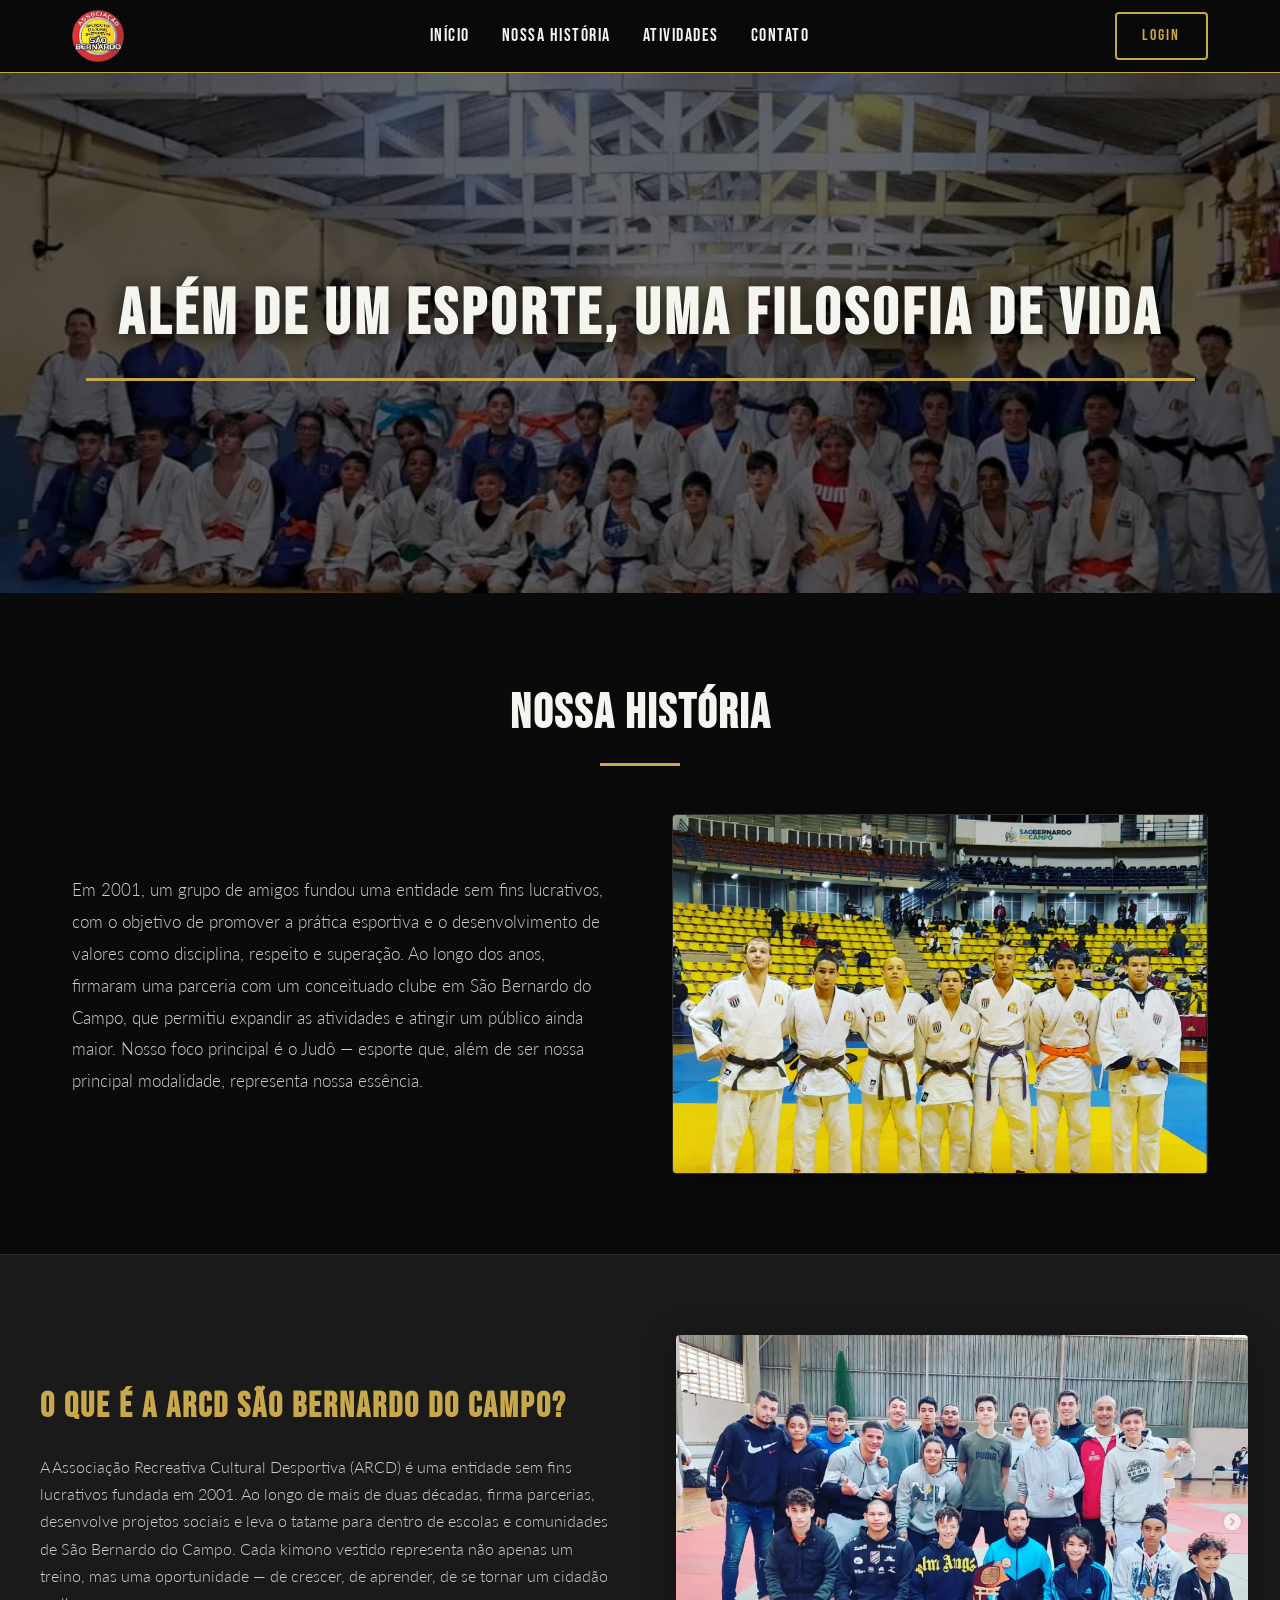
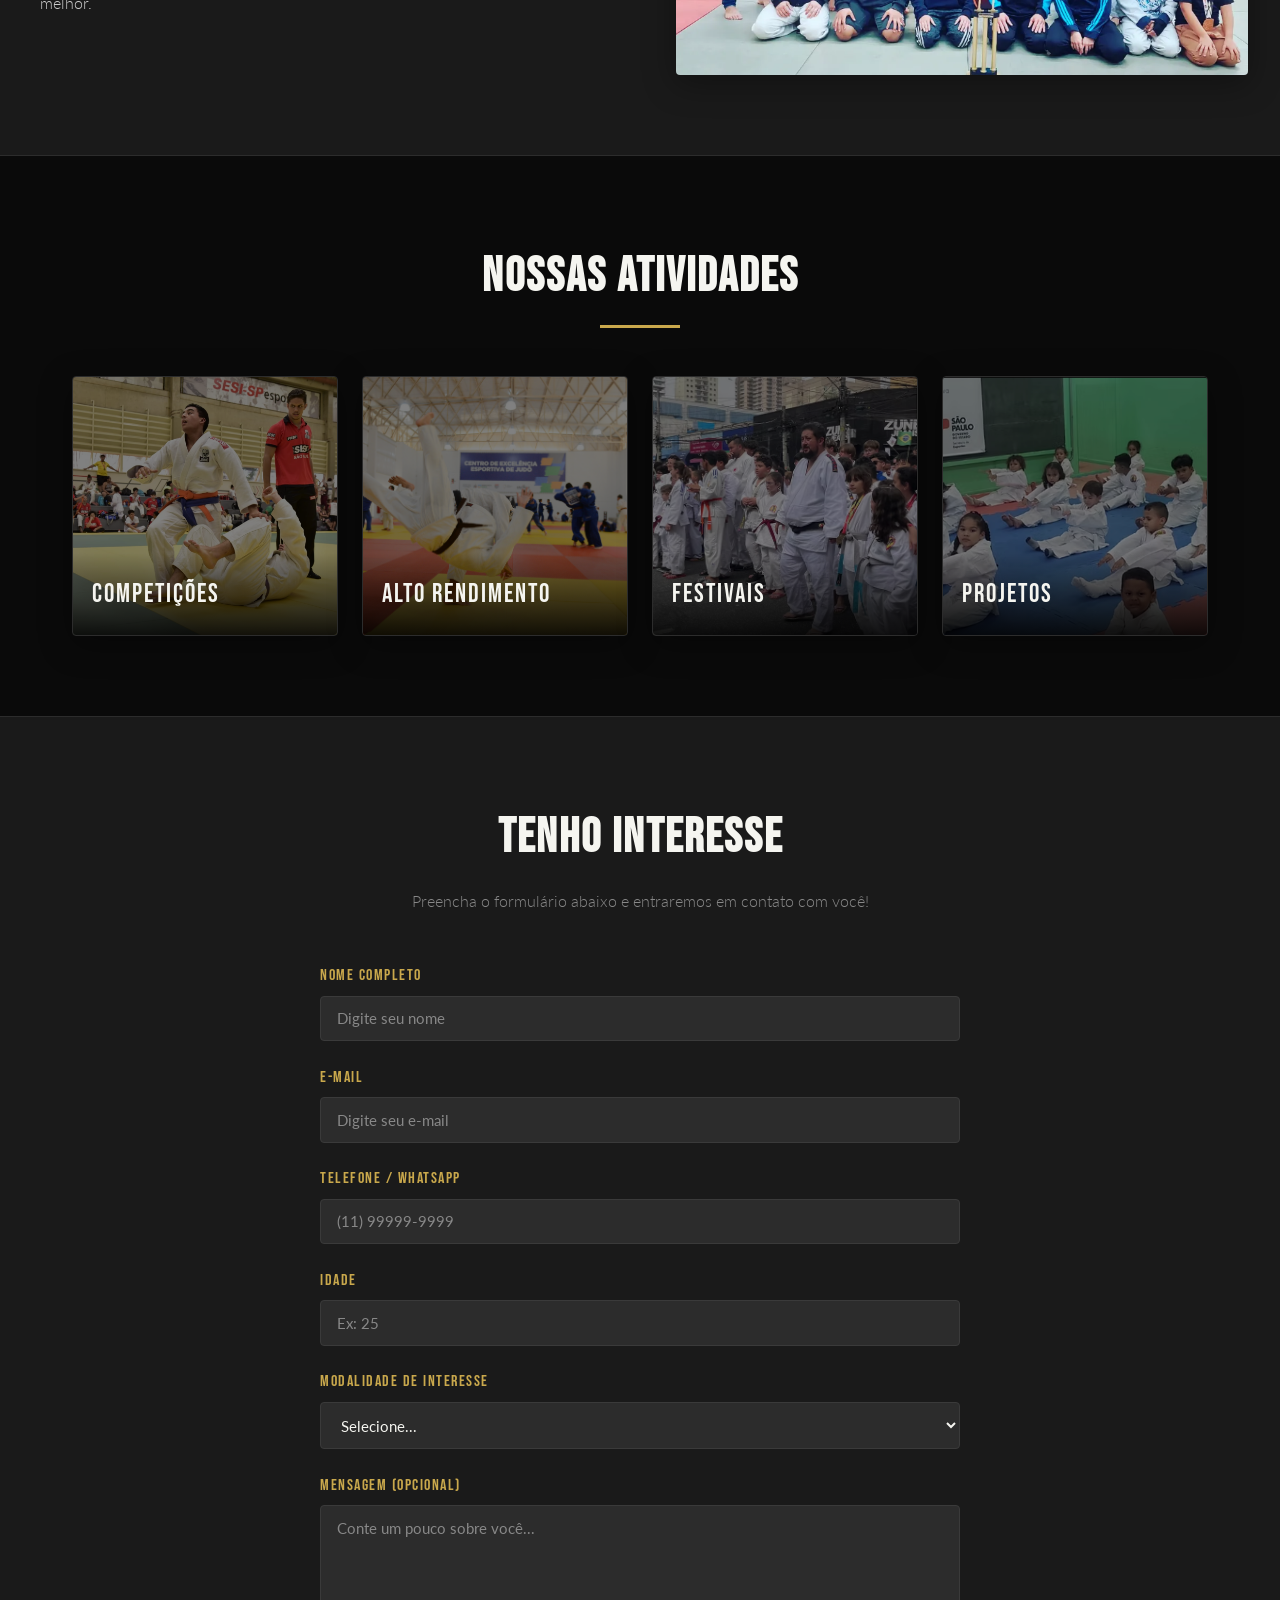
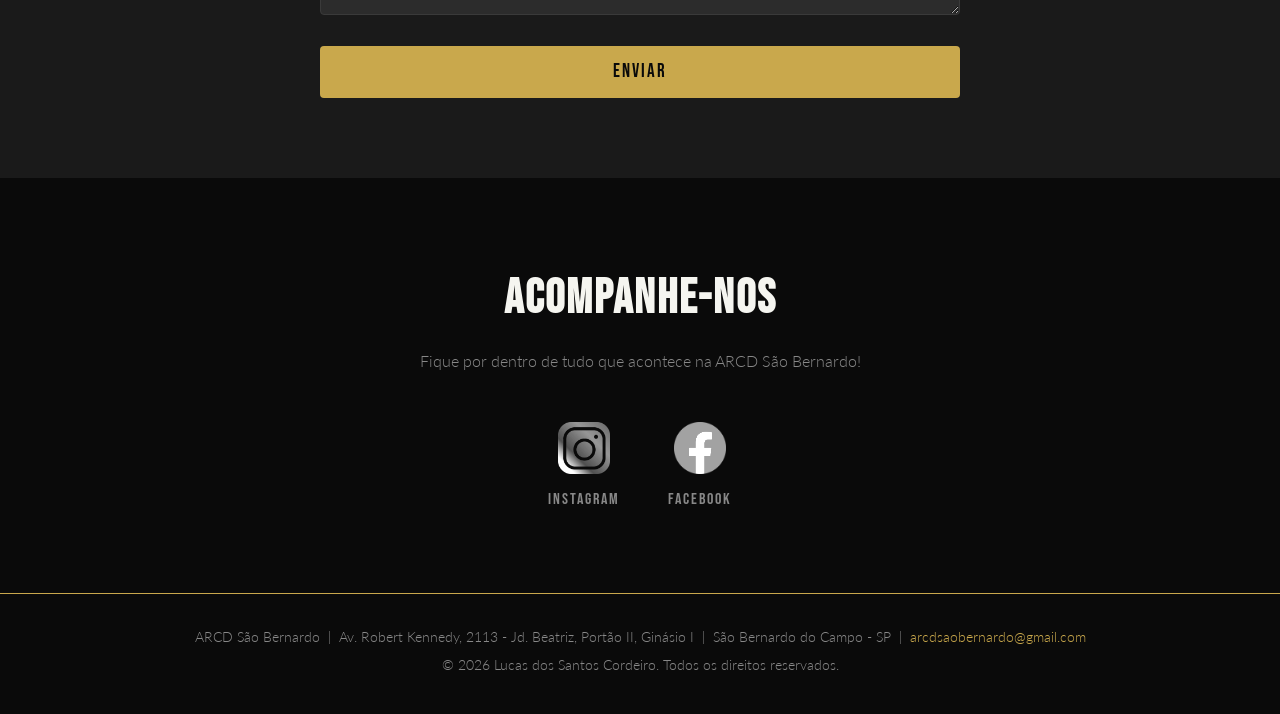
==== web-data-viz-main/public/index.html @ d5290300 "Adicionando logo da aba" ====
<!doctype html>
<html lang="pt-BR">
  <head>
    <meta charset="UTF-8" />
    <meta name="viewport" content="width=device-width, initial-scale=1.0" />
    <title>ARCD | Página inicial</title>
    <link rel="stylesheet" href="../public/css/estilo.css" />
    <link rel="shortcut icon" href="./img/logoARCD.png" type="image/x-icon">

  </head>
  <body>

    <div class="background-header">

      <header>
        <div class="logo">
          <a href="./index.html">
            <img src="./img/logoARCD.png" alt="Logo ARCD" />
          </a>
        </div>

        <nav>
          <ul class="ul">
            <li><a href="#nossa-historia">Início</a></li>
            <li><a href="#nossa-historia">Nossa História</a></li>
            <li><a href="#atividades">Atividades</a></li>
            <li><a href="#formulario">Contato</a></li>
          </ul>
        </nav>

        <a class="btn-gradiente" href="./Página de login/login.html">Login</a>
      </header>

    </div>

    <section class="banner">
      <h2>Além de um esporte, uma filosofia de vida</h2>
      <img src="./img/turmaCREC.jpeg" alt="Banner principal" />
    </section>

    <section id="nossa-historia">
      <h2>Nossa História</h2>

      <div class="nossa-historia">

        <div class="historia-texto">
          <p>
            Em 2001, um grupo de amigos fundou uma entidade sem fins lucrativos,
            com o objetivo de promover a prática esportiva e o desenvolvimento
            de valores como disciplina, respeito e superação. Ao longo dos anos,
            firmaram uma parceria com um conceituado clube em São Bernardo do Campo,
            que permitiu expandir as atividades e atingir um público ainda maior.
            Nosso foco principal é o Judô — esporte que, além de ser nossa principal
            modalidade, representa nossa essência.
          </p>
        </div>

        <div class="historia-imagem">
          <img src="./img/Torneio Budokan.png" alt="Torneio Budokan" />
        </div>

      </div>
    </section>

    <section class="sobreCREC">

      <div class="textoCREC">
        <h2>O que é a ARCD São Bernardo do Campo?</h2>
        <p>
          A Associação Recreativa Cultural Desportiva (ARCD) é uma entidade sem fins
          lucrativos fundada em 2001. Ao longo de mais de duas décadas, firma parcerias,
          desenvolve projetos sociais e leva o tatame para dentro de escolas e comunidades
          de São Bernardo do Campo. Cada kimono vestido representa não apenas um treino,
          mas uma oportunidade — de crescer, de aprender, de se tornar um cidadão melhor.
        </p>
      </div>

      <div class="imgCREC">
        <img src="./img/institutoHungaro.png" alt="ARCD São Bernardo" />
      </div>

    </section>

    <section id="atividades">
      <h2>Nossas Atividades</h2>

      <div class="cards-atividades">

        <a href="./competicoes.html" class="card">
          <img src="./img/Liga sesi SUB 18.jpg" alt="Competições" />
          <span>Competições</span>
        </a>

        <a href="./alto-rendimento.html" class="card">
          <img src="./img/treinoCesao.jpg" alt="Alto Rendimento" />
          <span>Alto Rendimento</span>
        </a>

        <a href="./festivais.html" class="card">
          <img src="./img/passeataMarechal.png" alt="Festivais" />
          <span>Festivais</span>
        </a>

        <a href="./projetos.html" class="card">
          <img src="./img/projetos.png" alt="Projetos" />
          <span>Projetos</span>
        </a>

      </div>
    </section>

    <section id="formulario">
      <h2>Tenho Interesse</h2>
      <p>Preencha o formulário abaixo e entraremos em contato com você!</p>

      <form action="" method="POST">

        <div class="campo">
          <label for="nome">Nome completo</label>
          <input type="text" id="nome" name="nome" placeholder="Digite seu nome" required />
        </div>

        <div class="campo">
          <label for="email">E-mail</label>
          <input type="email" id="email" name="email" placeholder="Digite seu e-mail" required />
        </div>

        <div class="campo">
          <label for="telefone">Telefone / WhatsApp</label>
          <input type="tel" id="telefone" name="telefone" placeholder="(11) 99999-9999" />
        </div>

        <div class="campo">
          <label for="idade">Idade</label>
          <input type="number" id="idade" name="idade" placeholder="Ex: 25" min="4" max="99" />
        </div>

        <div class="campo">
          <label for="modalidade">Modalidade de interesse</label>
          <select id="modalidade" name="modalidade">
            <option value="">Selecione...</option>
            <option value="iniciacao">Iniciação ao Judô</option>
            <option value="competicao">Judô Competição</option>
            <option value="alto-rendimento">Alto Rendimento</option>
          </select>
        </div>

        <div class="campo">
          <label for="mensagem">Mensagem (opcional)</label>
          <textarea id="mensagem" name="mensagem" placeholder="Conte um pouco sobre você..." rows="4"></textarea>
        </div>

        <button type="submit">Enviar</button>

      </form>
    </section>

    <section id="acompanhe">
      <h2>Acompanhe-nos</h2>
      <p>Fique por dentro de tudo que acontece na ARCD São Bernardo!</p>

      <div class="redes-sociais">

        <a href="https://www.instagram.com/judo_saobernardo/" target="_blank" class="rede">
          <img src="./img/instagram.png" alt="Instagram" />
          <span>Instagram</span>  
        </a>

        <a href="https://www.facebook.com/CRECVlMarlene" target="_blank" class="rede">
          <img src="./img/facebook-13.png" alt="Facebook" />
          <span>Facebook</span>
        </a>


      </div>
    </section>

    <footer>
      <p>
        ARCD São Bernardo &nbsp;|&nbsp;
        Av. Robert Kennedy, 2113 - Jd. Beatriz, Portão II, Ginásio I &nbsp;|&nbsp;
        São Bernardo do Campo - SP &nbsp;|&nbsp;
        <a href="mailto:arcdsaobernardo@gmail.com">arcdsaobernardo@gmail.com</a>
      </p>
      <p>&copy; 2026 Lucas dos Santos Cordeiro. Todos os direitos reservados.</p>
    </footer>

  </body>
</html>
---- web-data-viz-main/public/css/estilo.css ----
@import url('https://fonts.googleapis.com/css2?family=Bebas+Neue&family=Lato:wght@300;400;700&display=swap');


:root {
  --preto:    #0a0a0a;
  --preto-md: #1a1a1a;
  --preto-lt: #2c2c2c;
  --dourado:  #c9a84c;
  --dourado-lt: #e0c068;
  --branco:   #f5f5f0;
  --cinza:    #888888;
  --cinza-lt: #eeeeea;

  --fonte-titulo: 'Bebas Neue', sans-serif;
  --fonte-texto:  'Lato', sans-serif;

  --raio: 4px;
  --sombra: 0 8px 32px rgba(0,0,0,0.35);
  --transicao: 0.3s ease;
}


*, *::before, *::after {
  margin: 0;
  padding: 0;
  box-sizing: border-box;
}

html {
  scroll-behavior: smooth;
}

body {
  background-color: var(--preto);
  color: var(--branco);
  font-family: var(--fonte-texto);
  font-size: 16px;
  line-height: 1.7;
}

img {
  display: block;
  max-width: 100%;
}

a {
  text-decoration: none;
  color: inherit;
}

ul {
  list-style: none;
}

h2 {
  font-family: var(--fonte-titulo);
  font-size: 3rem;
  letter-spacing: 2px;
  color: var(--branco);
  margin-bottom: 1.5rem;
}

h1 {
  font-family: var(--fonte-titulo);
  font-size: 2.4rem;
  letter-spacing: 2px;
  color: var(--dourado);
  margin-bottom: 1rem;
}

p {
  color: #cccccc;
  font-weight: 300;
  font-size: 1rem;
  margin-bottom: 1rem;
}


.background-header {
  position: sticky;
  top: 0;
  z-index: 999;
  background-color: rgba(10, 10, 10, 0.95);
  backdrop-filter: blur(10px);
  border-bottom: 1px solid var(--dourado);
}

header {
  max-width: 1200px;
  margin: 0 auto;
  padding: 0 2rem;
  height: 72px;
  display: flex;
  align-items: center;
  justify-content: space-between;
  gap: 2rem;
}

.logo img {
  height: 52px;
  width: auto;
  transition: opacity var(--transicao);
}

.logo img:hover {
  opacity: 0.8;
}

nav ul.ul {
  display: flex;
  gap: 2rem;
}

nav ul.ul li a {
  font-family: var(--fonte-titulo);
  font-size: 1.1rem;
  letter-spacing: 1.5px;
  color: var(--branco);
  position: relative;
  padding-bottom: 4px;
  transition: color var(--transicao);
}
nav ul.ul li a::after {
  content: '';
  position: absolute;
  bottom: 0;
  left: 0;
  width: 0;
  height: 2px;
  background: var(--dourado);
  transition: width var(--transicao);
}

nav ul.ul li a:hover {
  color: var(--dourado);
}

nav ul.ul li a:hover::after {
  width: 100%;
}
.btn-gradiente {
  font-family: var(--fonte-titulo);
  font-size: 1rem;
  letter-spacing: 2px;
  padding: 0.5rem 1.6rem;
  border: 2px solid var(--dourado);
  color: var(--dourado);
  border-radius: var(--raio);
  transition: background var(--transicao), color var(--transicao);
  white-space: nowrap;
}

.btn-gradiente:hover {
  background: var(--dourado);
  color: var(--preto);
}

.banner {
  position: relative;
  width: 100%;
  height: 520px;
  overflow: hidden;
  display: flex;
  align-items: center;
  justify-content: center;
}

.banner img {
  position: absolute;
  inset: 0;
  width: 100%;
  height: 100%;
  object-fit: cover;
  object-position: center;
  filter: brightness(0.4);
}

.banner h2 {
  position: relative;
  z-index: 2;
  font-family: var(--fonte-titulo);
  font-size: clamp(2rem, 5vw, 4.5rem);
  letter-spacing: 4px;
  color: var(--branco);
  text-align: center;
  padding: 0 2rem;
  text-shadow: 0 2px 20px rgba(0,0,0,0.8);


  border-bottom: 3px solid var(--dourado);
  padding-bottom: 0.5rem;
}


#nossa-historia {
  max-width: 1200px;
  margin: 0 auto;
  padding: 5rem 2rem;
}

#nossa-historia h2 {
  text-align: center;
  margin-bottom: 3rem;
  position: relative;
}

#nossa-historia h2::after {
  content: '';
  display: block;
  width: 80px;
  height: 3px;
  background: var(--dourado);
  margin: 0.5rem auto 0;
}

.nossa-historia {
  display: flex;
  gap: 4rem;
  align-items: center;
}

.historia-texto {
  flex: 1;
}

.historia-texto p {
  font-size: 1.05rem;
  line-height: 1.9;
}

.historia-imagem {
  flex: 1;
}

.historia-imagem img {
  width: 100%;
  height: 360px;
  object-fit: cover;
  border-radius: var(--raio);
  box-shadow: var(--sombra);
  border: 1px solid var(--preto-lt);
  transition: transform var(--transicao);
}

.historia-imagem img:hover {
  transform: scale(1.02);
}


.sobreCREC {
  background-color: var(--preto-md);
  border-top: 1px solid var(--preto-lt);
  border-bottom: 1px solid var(--preto-lt);
  padding: 5rem 2rem;

  display: flex;
  gap: 4rem;
  align-items: center;
  max-width: 100%;
}

.textoCREC {
  flex: 1;
  max-width: 1200px;
  margin: 0 auto;
  padding-left: calc((100% - 1200px) / 2);
}

.textoCREC h2 {
  font-size: 2.2rem;
  color: var(--dourado);
  margin-bottom: 1rem;
}

.imgCREC {
  flex: 1;
}

.imgCREC img {
  width: 100%;
  height: 340px;
  object-fit: cover;
  border-radius: var(--raio);
  box-shadow: var(--sombra);
}


#atividades {
  padding: 5rem 2rem;
  max-width: 1200px;
  margin: 0 auto;
}

#atividades h2 {
  text-align: center;
  margin-bottom: 3rem;
  position: relative;
}

#atividades h2::after {
  content: '';
  display: block;
  width: 80px;
  height: 3px;
  background: var(--dourado);
  margin: 0.5rem auto 0;
}

.cards-atividades {
  display: grid;
  grid-template-columns: repeat(4, 1fr);
  gap: 1.5rem;
}

.card {
  position: relative;
  overflow: hidden;
  border-radius: var(--raio);
  height: 260px;
  display: block;
  box-shadow: var(--sombra);
  border: 1px solid var(--preto-lt);
}

.card img {
  width: 100%;
  height: 100%;
  object-fit: cover;
  transition: transform 0.5s ease;
  filter: brightness(0.5);
}

.card:hover img {
  transform: scale(1.08);
  filter: brightness(0.35);
}


.card span {
  position: absolute;
  bottom: 0;
  left: 0;
  right: 0;
  padding: 1.2rem;
  font-family: var(--fonte-titulo);
  font-size: 1.6rem;
  letter-spacing: 2px;
  color: var(--branco);
  background: linear-gradient(to top, rgba(0,0,0,0.85), transparent);
  transition: color var(--transicao);
}

.card:hover span {
  color: var(--dourado);
}
.card::after {
  content: '';
  position: absolute;
  bottom: 0;
  left: 0;
  width: 100%;
  height: 3px;
  background: var(--dourado);
  transform: scaleX(0);
  transform-origin: left;
  transition: transform 0.4s ease;
}

.card:hover::after {
  transform: scaleX(1);
}


#formulario {
  background-color: var(--preto-md);
  padding: 5rem 2rem;
  border-top: 1px solid var(--preto-lt);
}

#formulario h2 {
  text-align: center;
  margin-bottom: 0.5rem;
}

#formulario > p {
  text-align: center;
  margin-bottom: 3rem;
  color: var(--cinza);
}

#formulario form {
  max-width: 640px;
  margin: 0 auto;
  display: flex;
  flex-direction: column;
  gap: 1.4rem;
}

.campo {
  display: flex;
  flex-direction: column;
  gap: 0.4rem;
}

.campo label {
  font-family: var(--fonte-titulo);
  font-size: 1rem;
  letter-spacing: 1.5px;
  color: var(--dourado);
}

.campo input,
.campo select,
.campo textarea {
  background: var(--preto-lt);
  border: 1px solid #3a3a3a;
  border-radius: var(--raio);
  color: var(--branco);
  font-family: var(--fonte-texto);
  font-size: 0.95rem;
  padding: 0.8rem 1rem;
  outline: none;
  transition: border-color var(--transicao);
}

.campo input::placeholder,
.campo textarea::placeholder {
  color: var(--cinza);
}

.campo input:focus,
.campo select:focus,
.campo textarea:focus {
  border-color: var(--dourado);
}

.campo select option {
  background: var(--preto-md);
}

.campo textarea {
  resize: vertical;
  min-height: 110px;
}
#formulario button[type="submit"] {
  margin-top: 0.5rem;
  padding: 0.9rem;
  background: var(--dourado);
  color: var(--preto);
  font-family: var(--fonte-titulo);
  font-size: 1.2rem;
  letter-spacing: 2px;
  border: none;
  border-radius: var(--raio);
  cursor: pointer;
  transition: background var(--transicao), transform var(--transicao);
}

#formulario button[type="submit"]:hover {
  background: var(--dourado-lt);
  transform: translateY(-2px);
}

#acompanhe {
  padding: 5rem 2rem;
  text-align: center;
  max-width: 1200px;
  margin: 0 auto;
}

#acompanhe h2 {
  margin-bottom: 0.5rem;
}

#acompanhe > p {
  color: var(--cinza);
  margin-bottom: 3rem;
}

.redes-sociais {
  display: flex;
  justify-content: center;
  gap: 3rem;
}

.rede {
  display: flex;
  flex-direction: column;
  align-items: center;
  gap: 0.7rem;
  transition: transform var(--transicao);
}

.rede img {
  width: 52px;
  height: 52px;
  object-fit: contain;
  filter: grayscale(1) brightness(1.5);
  transition: filter var(--transicao);
}

.rede span {
  font-family: var(--fonte-titulo);
  font-size: 1rem;
  letter-spacing: 2px;
  color: var(--cinza);
  transition: color var(--transicao);
}

.rede:hover {
  transform: translateY(-6px);
}

.rede:hover img {
  filter: grayscale(0) brightness(1);
}

.rede:hover span {
  color: var(--dourado);
}

footer {
  background-color: var(--preto);
  border-top: 1px solid var(--dourado);
  padding: 2rem;
  text-align: center;
}

footer p {
  color: var(--cinza);
  font-size: 0.85rem;
  margin-bottom: 0.3rem;
}

footer a {
  color: var(--dourado);
  transition: color var(--transicao);
}

footer a:hover {
  color: var(--dourado-lt);
}
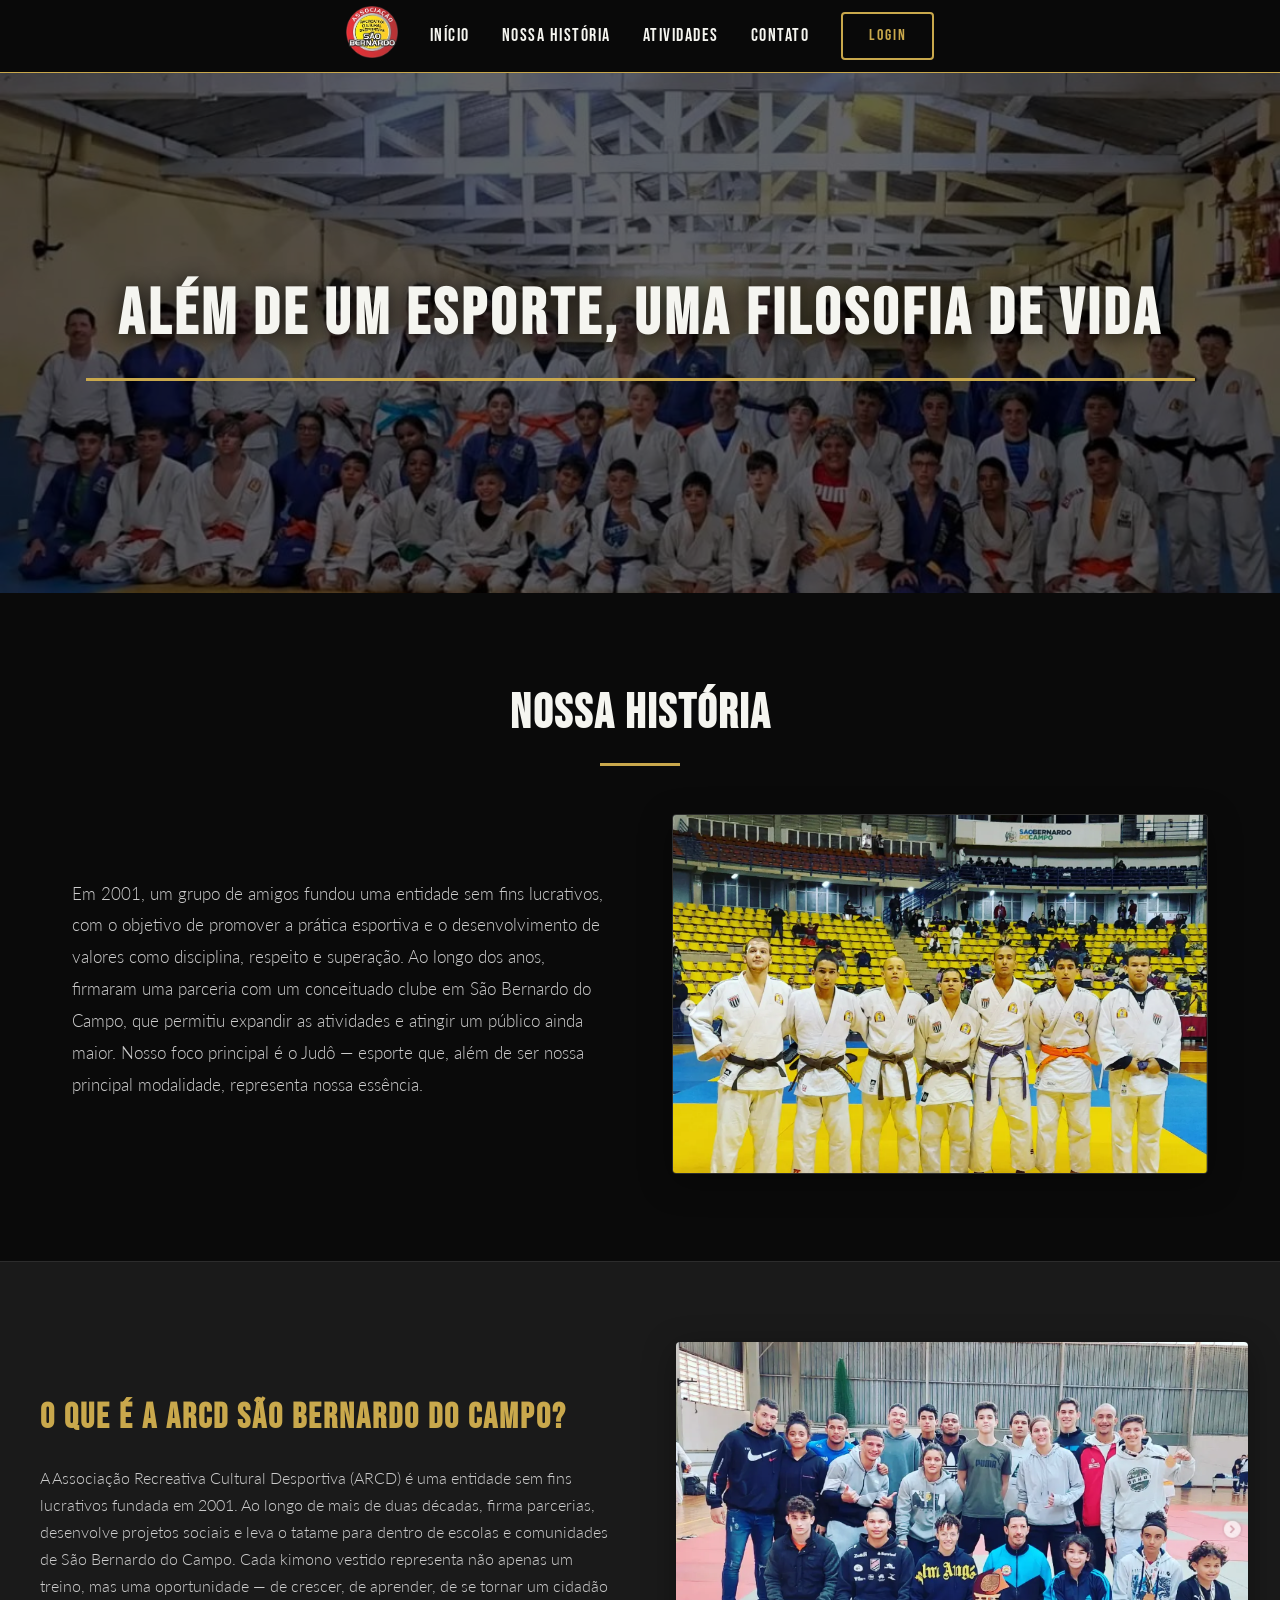
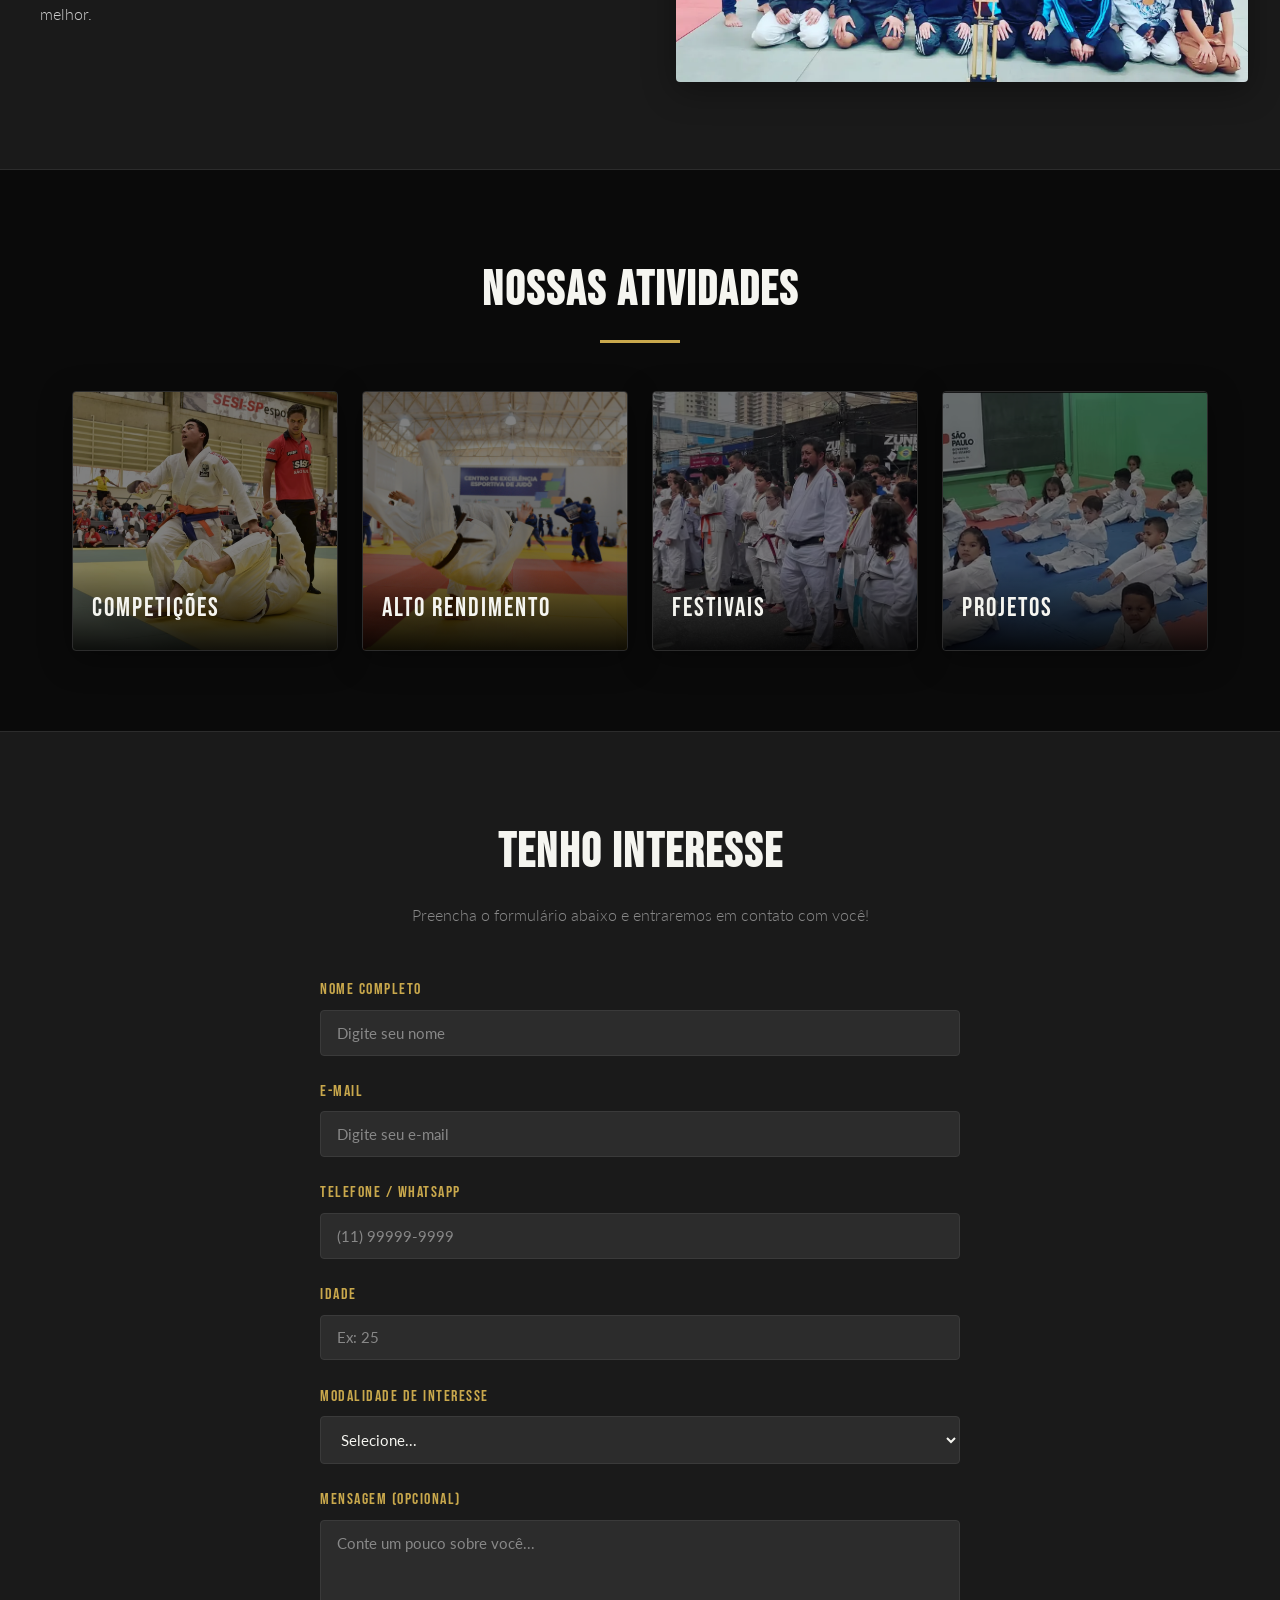
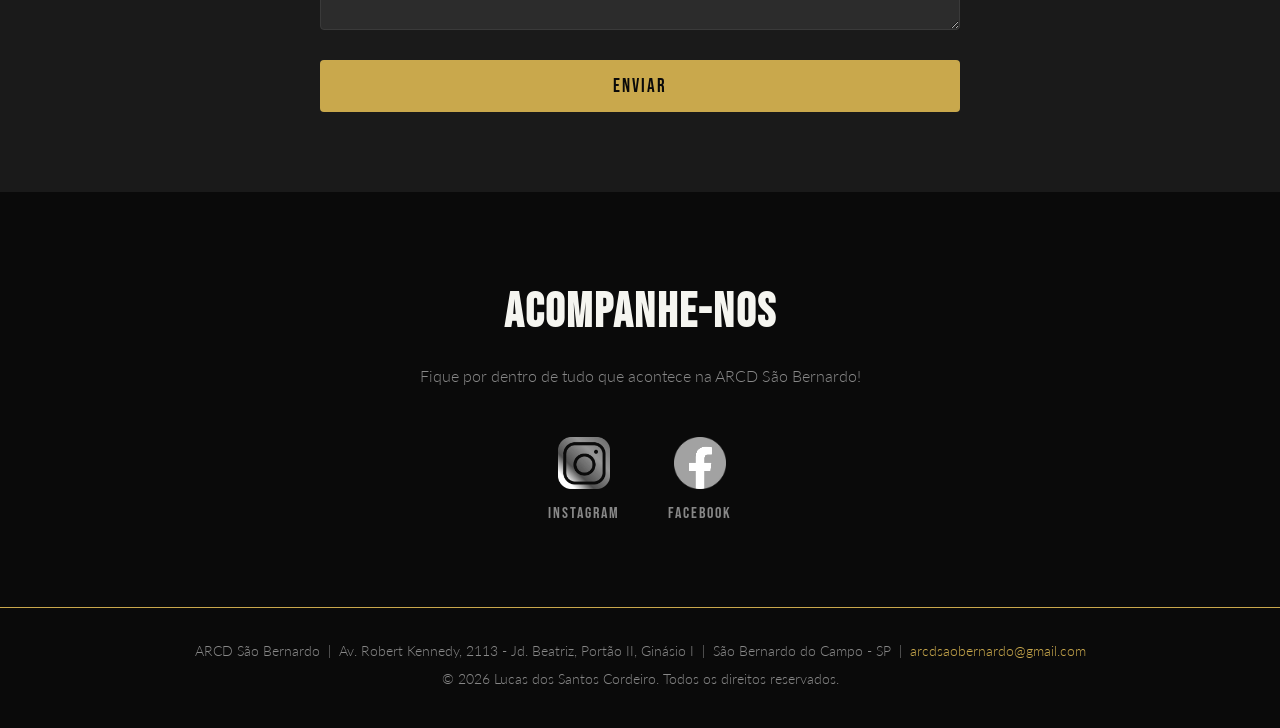
==== commit 491d1f6f: "Linkando botões de login" ====
--- a/web-data-viz-main/public/index.html
+++ b/web-data-viz-main/public/index.html
@@ -28,7 +28,7 @@
           </ul>
         </nav>
 
-        <a class="btn-gradiente" href="./Página de login/login.html">Login</a>
+        <a class="btn-gradiente" href="./login.html">Login</a>
       </header>
 
     </div>
--- a/web-data-viz-main/public/css/estilo.css
+++ b/web-data-viz-main/public/css/estilo.css
@@ -31,6 +31,16 @@
   scroll-behavior: smooth;
 }
 
+ul {
+  list-style: none;
+}
+
+a {
+  text-decoration: none;
+  color: inherit;
+}
+
+
 body {
   background-color: var(--preto);
   color: var(--branco);
@@ -39,19 +49,7 @@
   line-height: 1.7;
 }
 
-img {
-  display: block;
-  max-width: 100%;
-}
-
-a {
-  text-decoration: none;
-  color: inherit;
-}
-
-ul {
-  list-style: none;
-}
+
 
 h2 {
   font-family: var(--fonte-titulo);
@@ -93,7 +91,7 @@
   height: 72px;
   display: flex;
   align-items: center;
-  justify-content: space-between;
+  justify-content: center;
   gap: 2rem;
 }
 
@@ -101,6 +99,7 @@
   height: 52px;
   width: auto;
   transition: opacity var(--transicao);
+  align-items: center ;
 }
 
 .logo img:hover {
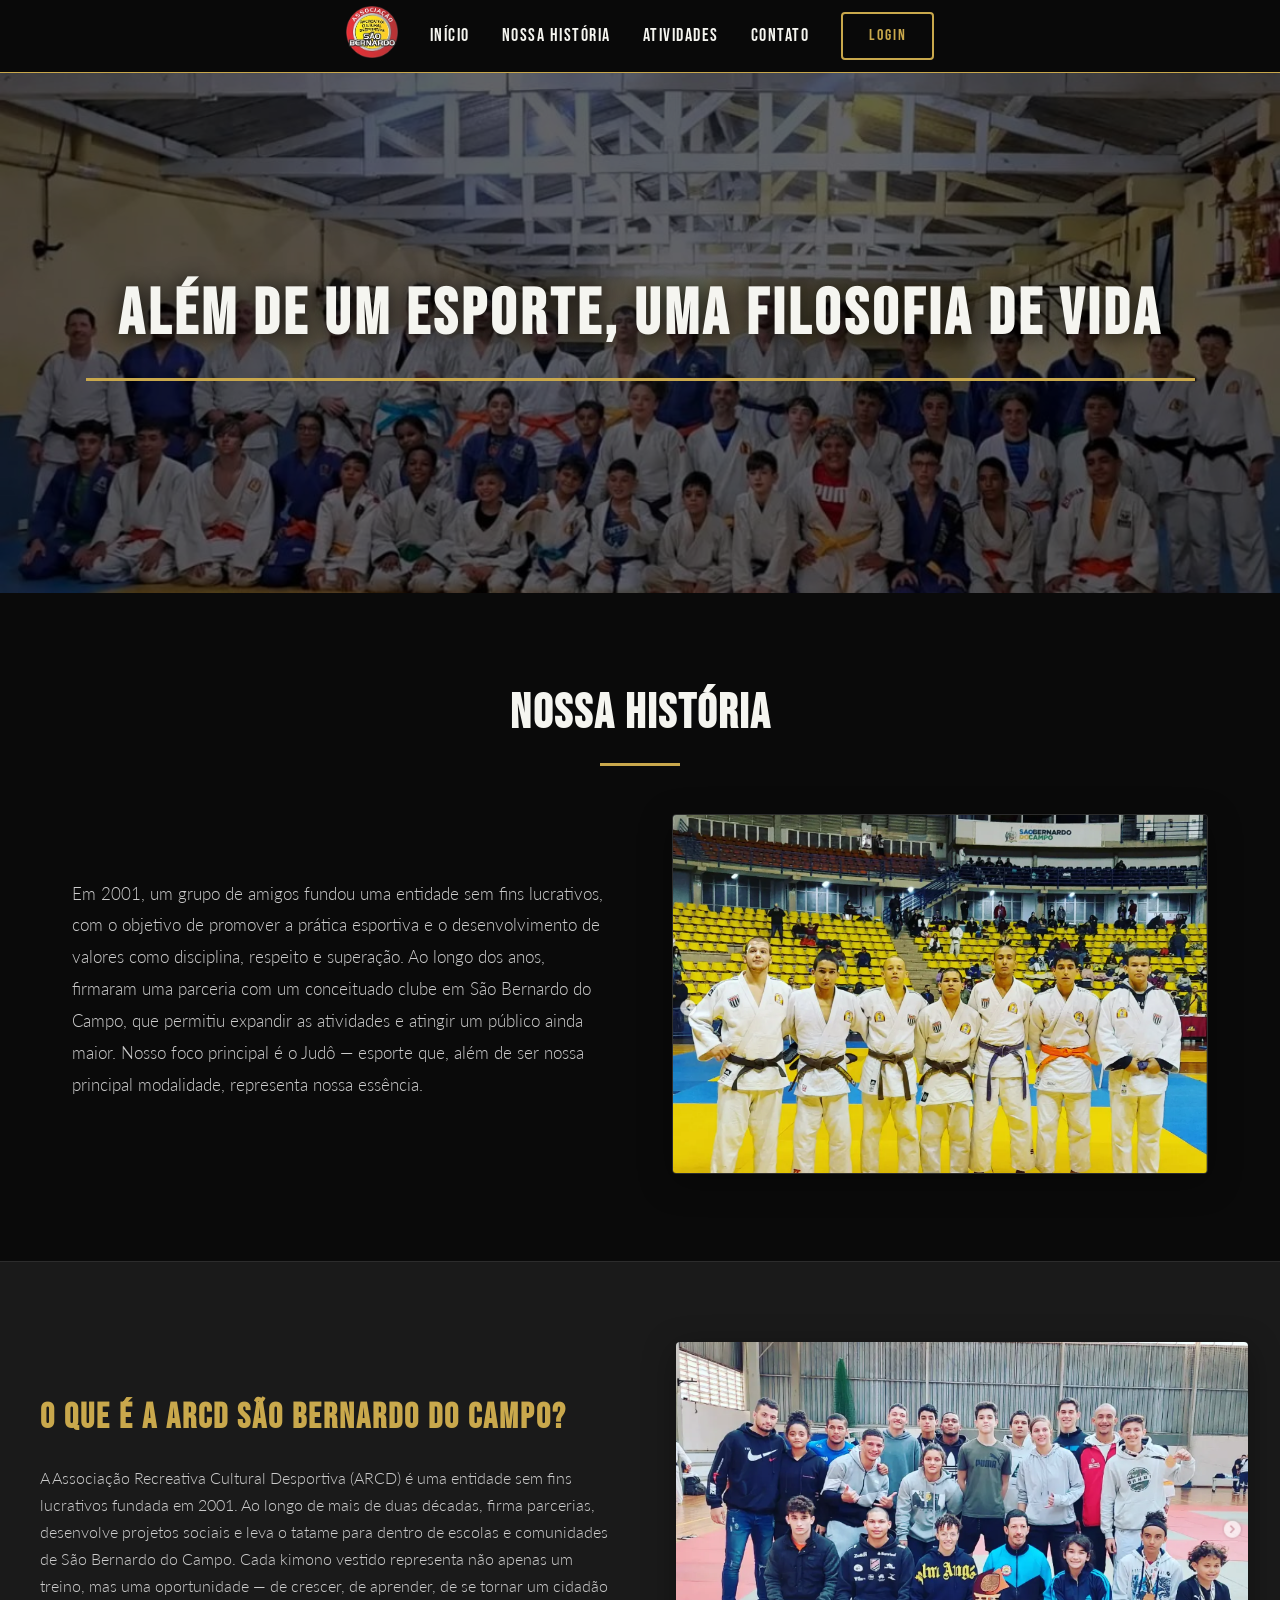
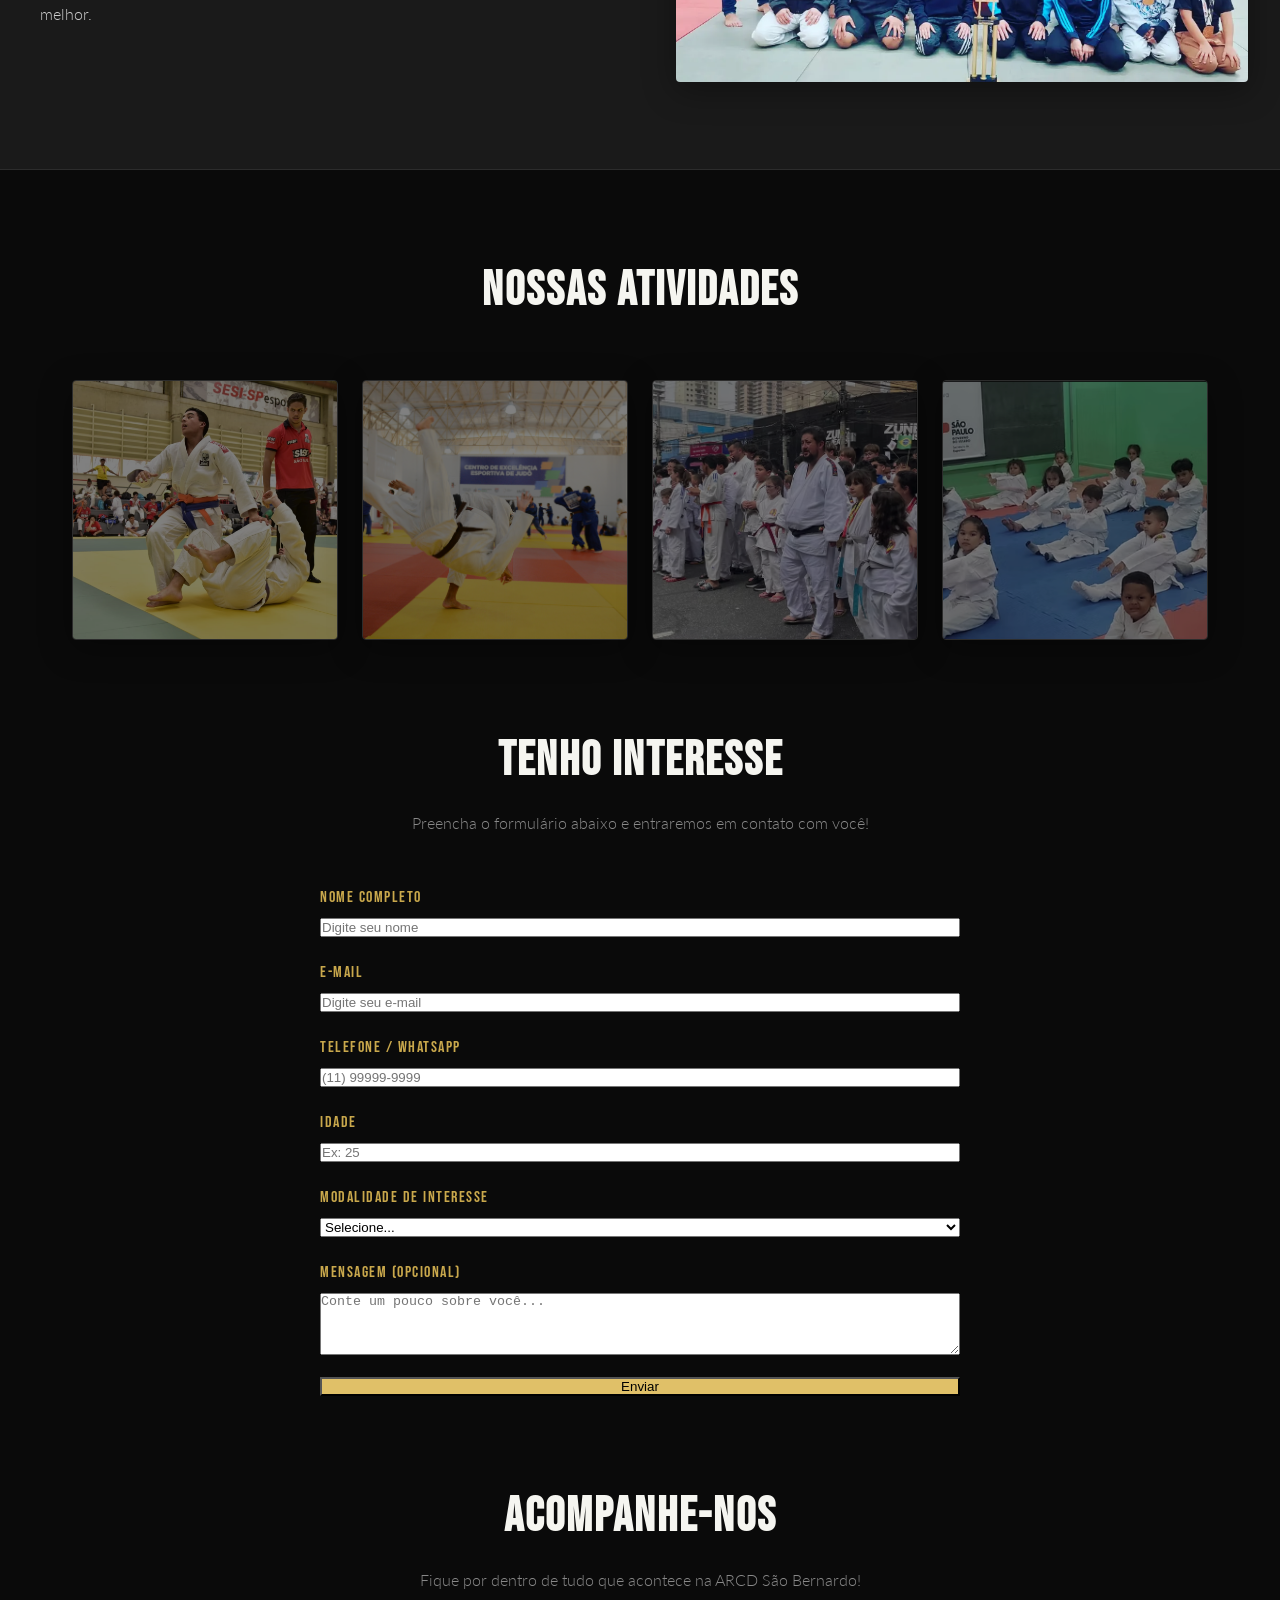
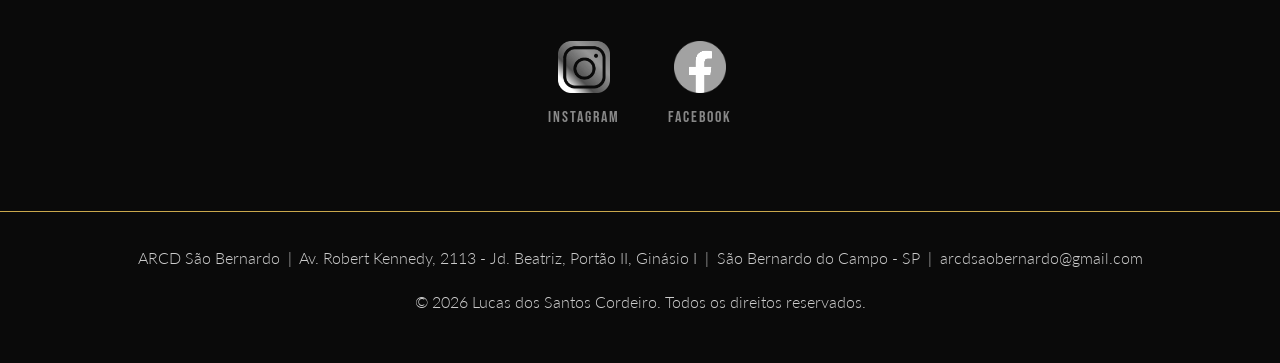
==== commit 998e560f: "Feature: Nova estilização para o login" ====
--- a/web-data-viz-main/public/index.html
+++ b/web-data-viz-main/public/index.html
@@ -4,8 +4,12 @@
     <meta charset="UTF-8" />
     <meta name="viewport" content="width=device-width, initial-scale=1.0" />
     <title>ARCD | Página inicial</title>
-    <link rel="stylesheet" href="../public/css/estilo.css" />
+    <link rel="stylesheet" href="./css/estilo.css" />
     <link rel="shortcut icon" href="./img/logoARCD.png" type="image/x-icon">
+
+ <link rel="preconnect" href="https://fonts.googleapis.com">
+<link rel="preconnect" href="https://fonts.gstatic.com" crossorigin>
+<link href="https://fonts.googleapis.com/css2?family=Lexend&family=Roboto:ital,wdth,wght@0,75..100,100..900;1,75..100,100..900&display=swap" rel="stylesheet">
 
   </head>
   <body>
--- a/web-data-viz-main/public/css/estilo.css
+++ b/web-data-viz-main/public/css/estilo.css
@@ -131,13 +131,11 @@
   transition: width var(--transicao);
 }
 
-nav ul.ul li a:hover {
-  color: var(--dourado);
-}
 
 nav ul.ul li a:hover::after {
   width: 100%;
 }
+
 .btn-gradiente {
   font-family: var(--fonte-titulo);
   font-size: 1rem;
@@ -297,15 +295,6 @@
   position: relative;
 }
 
-#atividades h2::after {
-  content: '';
-  display: block;
-  width: 80px;
-  height: 3px;
-  background: var(--dourado);
-  margin: 0.5rem auto 0;
-}
-
 .cards-atividades {
   display: grid;
   grid-template-columns: repeat(4, 1fr);
@@ -330,46 +319,7 @@
   filter: brightness(0.5);
 }
 
-.card:hover img {
-  transform: scale(1.08);
-  filter: brightness(0.35);
-}
-
-
-.card span {
-  position: absolute;
-  bottom: 0;
-  left: 0;
-  right: 0;
-  padding: 1.2rem;
-  font-family: var(--fonte-titulo);
-  font-size: 1.6rem;
-  letter-spacing: 2px;
-  color: var(--branco);
-  background: linear-gradient(to top, rgba(0,0,0,0.85), transparent);
-  transition: color var(--transicao);
-}
-
-.card:hover span {
-  color: var(--dourado);
-}
-.card::after {
-  content: '';
-  position: absolute;
-  bottom: 0;
-  left: 0;
-  width: 100%;
-  height: 3px;
-  background: var(--dourado);
-  transform: scaleX(0);
-  transform-origin: left;
-  transition: transform 0.4s ease;
-}
-
-.card:hover::after {
-  transform: scaleX(1);
-}
-
+.card(img)
 
 #formulario {
   background-color: var(--preto-md);
@@ -409,57 +359,10 @@
   color: var(--dourado);
 }
 
-.campo input,
-.campo select,
-.campo textarea {
-  background: var(--preto-lt);
-  border: 1px solid #3a3a3a;
-  border-radius: var(--raio);
-  color: var(--branco);
-  font-family: var(--fonte-texto);
-  font-size: 0.95rem;
-  padding: 0.8rem 1rem;
-  outline: none;
-  transition: border-color var(--transicao);
-}
-
-.campo input::placeholder,
-.campo textarea::placeholder {
-  color: var(--cinza);
-}
-
-.campo input:focus,
-.campo select:focus,
-.campo textarea:focus {
-  border-color: var(--dourado);
-}
-
-.campo select option {
-  background: var(--preto-md);
-}
-
-.campo textarea {
-  resize: vertical;
-  min-height: 110px;
-}
-#formulario button[type="submit"] {
-  margin-top: 0.5rem;
-  padding: 0.9rem;
-  background: var(--dourado);
-  color: var(--preto);
-  font-family: var(--fonte-titulo);
-  font-size: 1.2rem;
-  letter-spacing: 2px;
-  border: none;
-  border-radius: var(--raio);
-  cursor: pointer;
-  transition: background var(--transicao), transform var(--transicao);
-}
-
-#formulario button[type="submit"]:hover {
+
+#formulario button{
   background: var(--dourado-lt);
-  transform: translateY(-2px);
-}
+  }
 
 #acompanhe {
   padding: 5rem 2rem;
@@ -507,17 +410,6 @@
   transition: color var(--transicao);
 }
 
-.rede:hover {
-  transform: translateY(-6px);
-}
-
-.rede:hover img {
-  filter: grayscale(0) brightness(1);
-}
-
-.rede:hover span {
-  color: var(--dourado);
-}
 
 footer {
   background-color: var(--preto);
@@ -526,17 +418,5 @@
   text-align: center;
 }
 
-footer p {
-  color: var(--cinza);
-  font-size: 0.85rem;
-  margin-bottom: 0.3rem;
-}
-
-footer a {
-  color: var(--dourado);
-  transition: color var(--transicao);
-}
-
-footer a:hover {
-  color: var(--dourado-lt);
-}
+
+
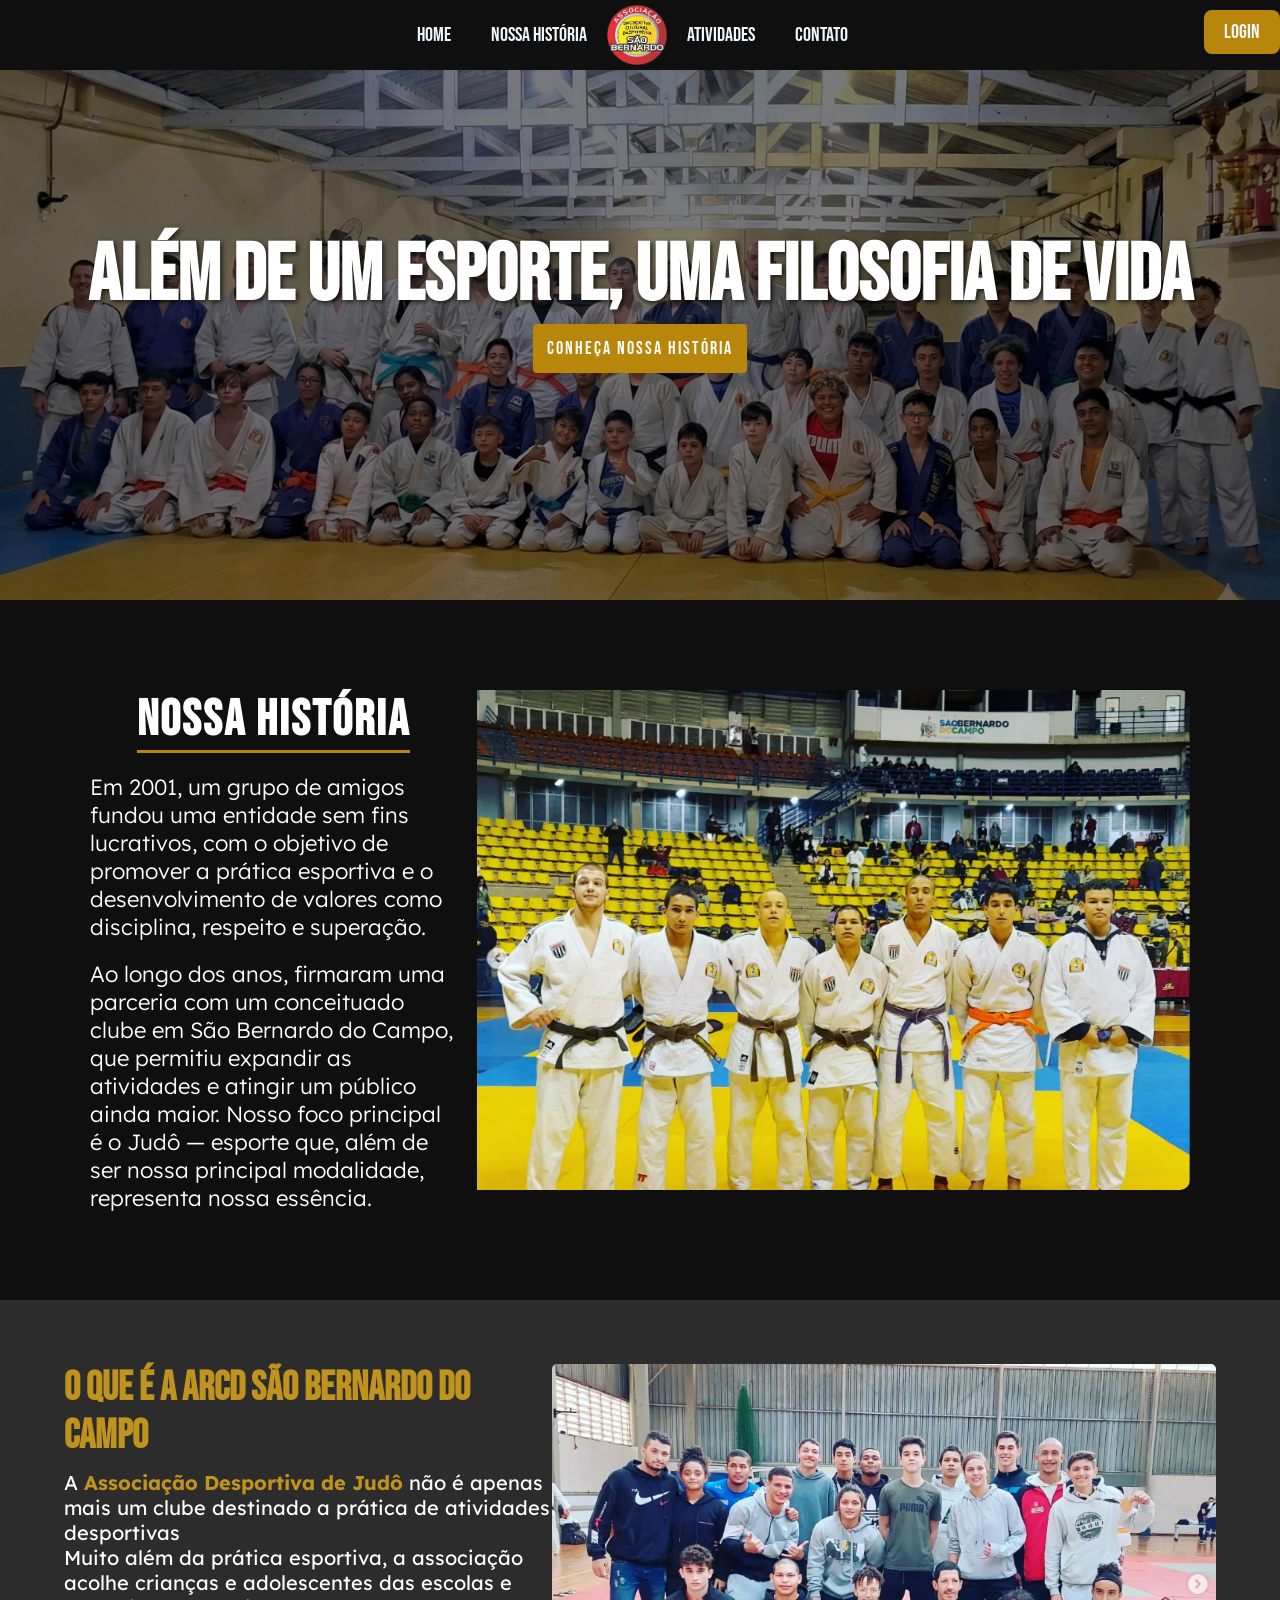
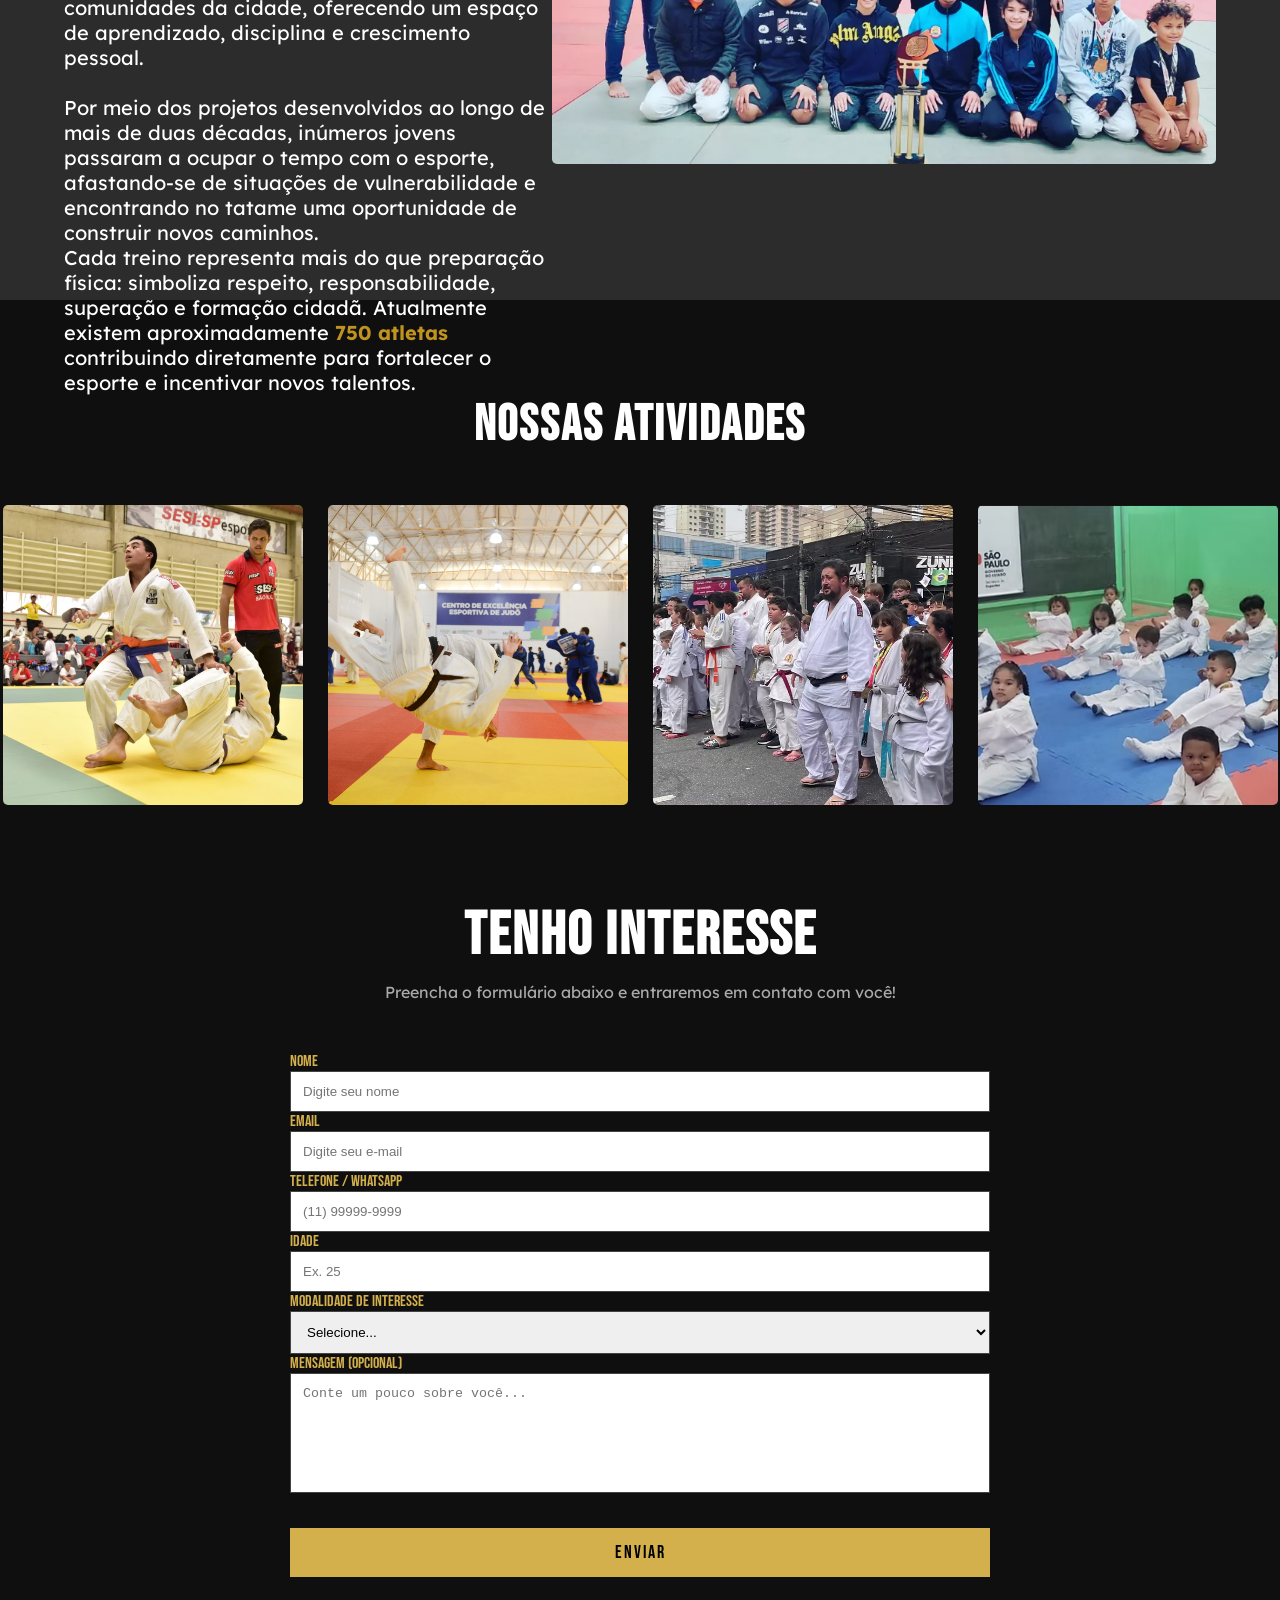
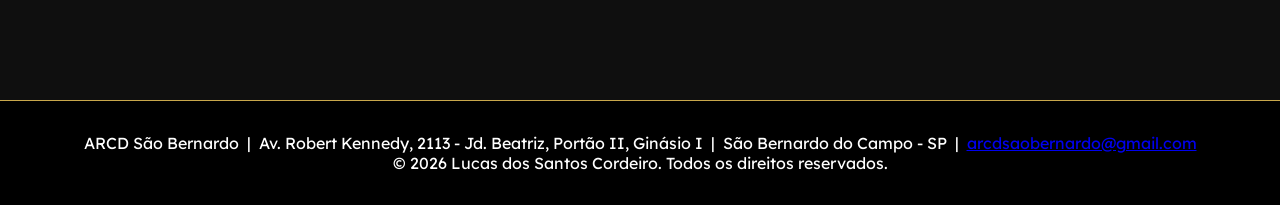
==== commit 99d283fc: "Feature: Ajustando mensagens de alerta no cadastro" ====
--- a/web-data-viz-main/public/index.html
+++ b/web-data-viz-main/public/index.html
@@ -1,185 +1,139 @@
 <!doctype html>
-<html lang="pt-BR">
+<html lang="en">
   <head>
     <meta charset="UTF-8" />
     <meta name="viewport" content="width=device-width, initial-scale=1.0" />
-    <title>ARCD | Página inicial</title>
-    <link rel="stylesheet" href="./css/estilo.css" />
-    <link rel="shortcut icon" href="./img/logoARCD.png" type="image/x-icon">
-
- <link rel="preconnect" href="https://fonts.googleapis.com">
+    <title>ARCD | Página Inicial</title>
+    <link rel="preconnect" href="https://fonts.googleapis.com" />
+    <link rel="preconnect" href="https://fonts.gstatic.com" crossorigin />
+    <link
+      href="https://fonts.googleapis.com/css2?family=Bebas+Neue&family=Lora:ital,wght@0,400..700;1,400..700&display=swap"
+      rel="stylesheet" />
+    <link rel="preconnect" href="https://fonts.googleapis.com">
 <link rel="preconnect" href="https://fonts.gstatic.com" crossorigin>
 <link href="https://fonts.googleapis.com/css2?family=Lexend&family=Roboto:ital,wdth,wght@0,75..100,100..900;1,75..100,100..900&display=swap" rel="stylesheet">
+    <link rel="stylesheet" href="./css/projeto.css" />
+  </head>
 
-  </head>
   <body>
+    <nav class="nav">
+      <ul class="nav-lista">
+        <li>
+          <a href="">Home</a>
+        </li>
+        <li>
+          <a href="">Nossa história</a>
+        </li>
+        <li>
+          <img src="./img/logoARCD.png" alt="" />
+        </li>
+        <li>
+          <a href="">Atividades</a>
+        </li>
+        <li>
+          <a href="">Contato</a>
+        </li>
+      </ul>
 
-    <div class="background-header">
+      <div class="botao-login">
+        <a href="../public/login.html">Login</a>
+      </div>
+    </nav>
 
-      <header>
-        <div class="logo">
-          <a href="./index.html">
-            <img src="./img/logoARCD.png" alt="Logo ARCD" />
-          </a>
-        </div>
+<!-- INICIO MAIN -->
+    <section class="main">
+<div>
+  <h1>Além de um esporte, uma filosofia de vida</h1>
+  <a href="">
+    <button class="historia">Conheça nossa história</button>
+  </a>
+  
+</div>
+    </section>
+<!-- FINAL DO MAIN -->
 
-        <nav>
-          <ul class="ul">
-            <li><a href="#nossa-historia">Início</a></li>
-            <li><a href="#nossa-historia">Nossa História</a></li>
-            <li><a href="#atividades">Atividades</a></li>
-            <li><a href="#formulario">Contato</a></li>
-          </ul>
-        </nav>
+<!-- INÍCIO SOBRE -->
+<section class="secao-sobre">
+<div class="texto-sobre">
+<h1>Nossa História</h1>
+<p>Em 2001, um grupo de amigos fundou uma entidade sem fins lucrativos, com o objetivo de promover a prática esportiva e o desenvolvimento de valores como disciplina, respeito e superação.</p> <br>
+<p>Ao longo dos anos, firmaram uma parceria com um conceituado clube em São Bernardo do Campo, que permitiu expandir as atividades e atingir um público ainda maior. Nosso foco principal é o Judô — esporte que, além de ser nossa principal modalidade, representa nossa essência.</p>
+</div>
+<div>
+<img src="../public/img/Torneio Budokan.png" alt="Torneio Budokan - Equipe São Bernardo do Campo">
+</div>
+</section>
+<!-- FINAL SOBRE -->
 
-        <a class="btn-gradiente" href="./login.html">Login</a>
-      </header>
+<!-- COMEÇO: O QUE É -->
+<section class="sobre-arcd">
+<div class="texto-sobre-arcd">
+<h1>O QUE É A ARCD SÃO BERNARDO DO CAMPO</h1>
+<p>A <span class="destaque">Associação Desportiva de Judô</span> não é apenas mais um clube destinado a prática de atividades desportivas </p>
+<p>Muito além da prática esportiva, a associação acolhe crianças e adolescentes das escolas e comunidades da cidade, oferecendo um espaço de aprendizado, disciplina e crescimento pessoal.<br><br>
+Por meio dos projetos desenvolvidos ao longo de mais de duas décadas, inúmeros jovens passaram a ocupar o tempo com o esporte, afastando-se de situações de vulnerabilidade e encontrando no tatame uma oportunidade de construir novos caminhos. <br>Cada treino representa mais do que preparação física: simboliza respeito, responsabilidade, superação e formação cidadã.
+Atualmente existem aproximadamente <span class="destaque">750 atletas</span> contribuindo diretamente para fortalecer o esporte e incentivar novos talentos.</p>
+</div>
+<div>
+  <img src="../public/img/institutoHungaro.png" alt="">
+</div>
 
-    </div>
+</section>
 
-    <section class="banner">
-      <h2>Além de um esporte, uma filosofia de vida</h2>
-      <img src="./img/turmaCREC.jpeg" alt="Banner principal" />
-    </section>
+<!-- FINAL: O QUE É -->
 
-    <section id="nossa-historia">
-      <h2>Nossa História</h2>
+<section class="atividades">
+<div class="texto-atividades">
+<h1>NOSSAS ATIVIDADES</h1>
+<div class="cards">
 
-      <div class="nossa-historia">
+<div class="card">
+<img src="../public/img/Liga sesi SUB 18.jpg" alt="">
+</div>
+<div class="card">
+  <img src="../public/img/treinoCesao.jpg" alt="">
+</div>
 
-        <div class="historia-texto">
-          <p>
-            Em 2001, um grupo de amigos fundou uma entidade sem fins lucrativos,
-            com o objetivo de promover a prática esportiva e o desenvolvimento
-            de valores como disciplina, respeito e superação. Ao longo dos anos,
-            firmaram uma parceria com um conceituado clube em São Bernardo do Campo,
-            que permitiu expandir as atividades e atingir um público ainda maior.
-            Nosso foco principal é o Judô — esporte que, além de ser nossa principal
-            modalidade, representa nossa essência.
-          </p>
-        </div>
+<div class="card">
+<img src="../public/img/passeataMarechal.png" alt="">
+</div>
+<div class="card">
+<img src="../public/img/projetos.png" alt="">
+</div>
+</div>
+</div>
+</section>
 
-        <div class="historia-imagem">
-          <img src="./img/Torneio Budokan.png" alt="Torneio Budokan" />
-        </div>
+<section class="formulario-interesse">
+<div class="titulo">
+<h1>TENHO INTERESSE</h1>
+<p>Preencha o formulário abaixo e entraremos em contato com você!</p>
 
-      </div>
-    </section>
+<label>Nome </label>
+<input type="text" id="input_nome" placeholder="Digite seu nome"> 
+<label>Email</label>
+<input type="text" id="input_nome" placeholder="Digite seu e-mail">
+<label>Telefone / WhatsApp </label>
+<input type="text" id="input_nome" placeholder="(11) 99999-9999"> 
+<label>Idade</label>
+<input type="text" id="input_nome" placeholder="Ex. 25">
+<label>Modalidade de interesse </label>
+<select name="select_modalidade" id="">
+  <option value="">Selecione...</option>
+  <option value="iniciacao_judo">Inicicação ao Judô</option>
+  <option value="competicao_judo">Judô Competição</option>
+  <option value="altoRendimento_judo">Alto Rendimento</option>
+</select><br>
+<label>Mensagem (opcional)</label>
+<textarea placeholder="Conte um pouco sobre você..."></textarea>
 
-    <section class="sobreCREC">
+<button>Enviar</button>
 
-      <div class="textoCREC">
-        <h2>O que é a ARCD São Bernardo do Campo?</h2>
-        <p>
-          A Associação Recreativa Cultural Desportiva (ARCD) é uma entidade sem fins
-          lucrativos fundada em 2001. Ao longo de mais de duas décadas, firma parcerias,
-          desenvolve projetos sociais e leva o tatame para dentro de escolas e comunidades
-          de São Bernardo do Campo. Cada kimono vestido representa não apenas um treino,
-          mas uma oportunidade — de crescer, de aprender, de se tornar um cidadão melhor.
-        </p>
-      </div>
+</div>
 
-      <div class="imgCREC">
-        <img src="./img/institutoHungaro.png" alt="ARCD São Bernardo" />
-      </div>
+</section>
 
-    </section>
-
-    <section id="atividades">
-      <h2>Nossas Atividades</h2>
-
-      <div class="cards-atividades">
-
-        <a href="./competicoes.html" class="card">
-          <img src="./img/Liga sesi SUB 18.jpg" alt="Competições" />
-          <span>Competições</span>
-        </a>
-
-        <a href="./alto-rendimento.html" class="card">
-          <img src="./img/treinoCesao.jpg" alt="Alto Rendimento" />
-          <span>Alto Rendimento</span>
-        </a>
-
-        <a href="./festivais.html" class="card">
-          <img src="./img/passeataMarechal.png" alt="Festivais" />
-          <span>Festivais</span>
-        </a>
-
-        <a href="./projetos.html" class="card">
-          <img src="./img/projetos.png" alt="Projetos" />
-          <span>Projetos</span>
-        </a>
-
-      </div>
-    </section>
-
-    <section id="formulario">
-      <h2>Tenho Interesse</h2>
-      <p>Preencha o formulário abaixo e entraremos em contato com você!</p>
-
-      <form action="" method="POST">
-
-        <div class="campo">
-          <label for="nome">Nome completo</label>
-          <input type="text" id="nome" name="nome" placeholder="Digite seu nome" required />
-        </div>
-
-        <div class="campo">
-          <label for="email">E-mail</label>
-          <input type="email" id="email" name="email" placeholder="Digite seu e-mail" required />
-        </div>
-
-        <div class="campo">
-          <label for="telefone">Telefone / WhatsApp</label>
-          <input type="tel" id="telefone" name="telefone" placeholder="(11) 99999-9999" />
-        </div>
-
-        <div class="campo">
-          <label for="idade">Idade</label>
-          <input type="number" id="idade" name="idade" placeholder="Ex: 25" min="4" max="99" />
-        </div>
-
-        <div class="campo">
-          <label for="modalidade">Modalidade de interesse</label>
-          <select id="modalidade" name="modalidade">
-            <option value="">Selecione...</option>
-            <option value="iniciacao">Iniciação ao Judô</option>
-            <option value="competicao">Judô Competição</option>
-            <option value="alto-rendimento">Alto Rendimento</option>
-          </select>
-        </div>
-
-        <div class="campo">
-          <label for="mensagem">Mensagem (opcional)</label>
-          <textarea id="mensagem" name="mensagem" placeholder="Conte um pouco sobre você..." rows="4"></textarea>
-        </div>
-
-        <button type="submit">Enviar</button>
-
-      </form>
-    </section>
-
-    <section id="acompanhe">
-      <h2>Acompanhe-nos</h2>
-      <p>Fique por dentro de tudo que acontece na ARCD São Bernardo!</p>
-
-      <div class="redes-sociais">
-
-        <a href="https://www.instagram.com/judo_saobernardo/" target="_blank" class="rede">
-          <img src="./img/instagram.png" alt="Instagram" />
-          <span>Instagram</span>  
-        </a>
-
-        <a href="https://www.facebook.com/CRECVlMarlene" target="_blank" class="rede">
-          <img src="./img/facebook-13.png" alt="Facebook" />
-          <span>Facebook</span>
-        </a>
-
-
-      </div>
-    </section>
-
-    <footer>
+ <footer>
       <p>
         ARCD São Bernardo &nbsp;|&nbsp;
         Av. Robert Kennedy, 2113 - Jd. Beatriz, Portão II, Ginásio I &nbsp;|&nbsp;
@@ -189,5 +143,7 @@
       <p>&copy; 2026 Lucas dos Santos Cordeiro. Todos os direitos reservados.</p>
     </footer>
 
+
+
   </body>
 </html>
--- a/web-data-viz-main/public/css/projeto.css
+++ b/web-data-viz-main/public/css/projeto.css
@@ -0,0 +1,328 @@
+*{
+    margin: 0;
+    padding: 0;
+    outline: 0;
+    box-sizing: border-box;
+}
+
+body {
+  font-family: "Bebas Neue", sans-serif;
+  font-weight: 400;
+  font-style: normal;
+}
+
+/* Cabeçalho */
+
+.nav{
+  background-color: rgb(15, 15, 15);
+  height: 70px;
+  width: 100%;
+  display: flex;
+  position: fixed;
+}
+.nav-lista{
+  display: flex;
+  align-items: center;
+  list-style: none;
+  width: 100%;
+  justify-content: center;
+  padding: 0 10px;
+   margin-left: 60px
+}
+
+.nav-lista a{
+text-decoration: none;
+color: aliceblue;
+padding: 20px;
+font-size: 20px;
+}
+.nav-lista a:hover{
+  color: darkgoldenrod;
+}
+
+.nav-lista img{
+  height: 60px;
+  margin-top: 5px;
+}
+
+.botao-login{
+   text-decoration: none;
+  color: white;
+  font-size: 20px;
+display: flex;
+  background-color: darkgoldenrod;
+  margin-top: 10px;
+  padding: 10px 20px;
+  border-radius: 8px;
+   align-items: center;
+  white-space: nowrap;
+   height: fit-content;
+   cursor: pointer;
+
+}
+.botao-login a {
+font-size: 20px;
+color: aliceblue;
+text-decoration: none;
+}
+
+/* Cabeçalho */
+
+/* INICIO MAIN */
+
+.main{
+width: 100%;
+height: 600px;
+background-image:
+   linear-gradient(rgba(0,0,0,0.5), rgba(0,0,0,0.5)),
+url("../img/tumar_crec_4k.png");
+display: flex;
+align-items: center;
+background-position: center;
+background-size: cover;
+justify-content: center;
+}
+.main h1{
+  color: #fff;
+  font-size: 80px;
+  padding: 0px 50px;
+  text-shadow:  2px 2px 5px rgba(0,0,0,0.7);;
+}
+
+.historia{
+  cursor: pointer;
+  color: #fff;
+  background-color: darkgoldenrod;
+  border: 0;
+  font-size: 18px;
+  padding: 14px;
+  border-radius: 4px;
+  text-decoration: none;
+   font-family: "Bebas Neue", sans-serif;
+  font-weight: 400;
+  font-style: normal;
+  letter-spacing: 2px;
+  transition: 0.6s;
+}
+
+.main a {
+  text-decoration: none;
+  color: black;
+  display: flex;
+  justify-content: center;
+}
+
+.historia:hover{
+transform:scale(1.1);
+}
+
+/* FIM MAIN */
+
+/* INICIO SOBRE */
+
+.secao-sobre{
+background-color: rgb(15, 15, 15);
+display: flex;
+color: #fff;
+justify-content: center;
+padding: 7%;
+height: 700px;
+
+}
+
+.texto-sobre h1{
+  margin-bottom: 20px;
+  font-size: 50px;
+  letter-spacing: 2px;
+  border-bottom: 3px solid darkgoldenrod;
+  display: table; 
+  text-align: center;
+   margin-left: auto;
+  margin-right: auto;
+
+}
+
+.texto-sobre p{
+   font-family: "Lexend", sans-serif;
+  font-optical-sizing: auto;
+  font-weight: 400px;
+  font-style: normal;
+  font-size: 22px;
+  font-weight: 300;
+}
+
+.secao-sobre img{
+  border-radius: 10px;
+  height: 500px;
+  padding-left: 20px;
+   transition: 0.6s;
+}
+
+.secao-sobre img:hover{
+  transform: scale(1.02)
+}
+
+/* FINAL SOBRE */
+
+/* INICIO: SOBRE ARCD */
+.sobre-arcd{
+background-color: #2c2c2c;
+height: 600px;
+display: flex;
+justify-content: center;
+padding: 5%;
+}
+
+
+
+.texto-sobre-arcd h1{
+  color: rgb(192, 147, 31);
+  font-size: 40px;
+  margin-bottom: 10px;
+}
+.texto-sobre-arcd p {
+  color: #fff;
+  font-family: "Lexend", sans-serif;
+  font-optical-sizing: auto;
+  font-weight: 400px;
+  font-style: normal;
+  font-size: 20px;
+}
+
+.destaque {
+  color:rgb(192, 147, 31);
+  font-family: "Lexend", sans-serif;
+  font-weight: bold
+}
+
+.sobre-arcd img{
+height: 400px;
+border-radius: 5px;
+}
+/* FINAL: SOBRE ARCD */
+
+.atividades{
+  width: 100%;
+  height: 600px;
+display: flex;
+ align-items: center;
+  justify-content: center;
+   padding: 10%;
+   background-color: rgb(15, 15, 15);
+}
+.texto-atividades{
+  color: #fff;
+  letter-spacing: 2px;
+}
+
+.texto-atividades h1{
+   text-align: center;
+  font-size: 50px;
+  margin-bottom: 20px;
+}
+
+.cards{
+  margin-top: 50px;
+  display: flex;
+  justify-content: center;
+  align-items: center;
+  gap: 25px;
+}
+.card{
+  width: 300px;
+  height: 300px;
+  overflow: hidden;
+  border-radius: 5px;
+  transition: 0.5s;
+}
+
+.card img{
+  width: 100%;
+  height: 100%;
+  object-fit: cover;
+}
+
+.card:hover{
+  transform: scale(1.05);
+}
+
+.formulario-interesse{
+  background-color: rgb(15, 15, 15);
+  padding: 7  0px 20px;
+  display: flex;
+  justify-content: center;
+  height: 800px;
+}
+
+.titulo{
+  width: 100%;
+  max-width: 700px;
+  color: #d4b04c;
+}
+
+.titulo h1{
+  text-align: center;
+  font-size: 60px;
+  margin-bottom: 10px;
+  letter-spacing: 2px;
+  color: white;
+}
+
+.titulo p{
+  text-align: center;
+  color: #aaa;
+  margin-bottom: 50px;
+  font-family: "Lexend", sans-serif;
+}
+
+.titulo input,
+.titulo select,
+.titulo textarea{
+  width: 100%;
+  padding: 12px;
+  border: 1px solid #444;
+  background-color: #fff
+  color: black
+  font-size: 16px;
+  outline: none;
+}
+
+.titulo textarea{
+  height: 120px;
+  resize: none;
+}
+
+/* BOTÃO */
+
+.titulo button{
+  width: 100%;
+  margin-top: 30px;
+  padding: 14px;
+  border: none;
+  background-color: #d4b04c;
+  color: black;
+  font-size: 18px;
+  cursor: pointer;
+  transition: 0.4s;
+  font-family: "Bebas Neue", sans-serif;
+  letter-spacing: 2px;
+}
+
+.titulo button:hover{
+  background-color: rgb(192, 147, 31);
+}
+
+footer {
+  background-color:black;
+  border-top: 1px solid;
+  padding: 2rem;
+  text-align: center;
+border-top: 1px solid #c9a84c;
+}
+
+footer p {
+ color:white;
+  font-family: "Lexend", sans-serif;
+  font-weight: normal;
+}
+
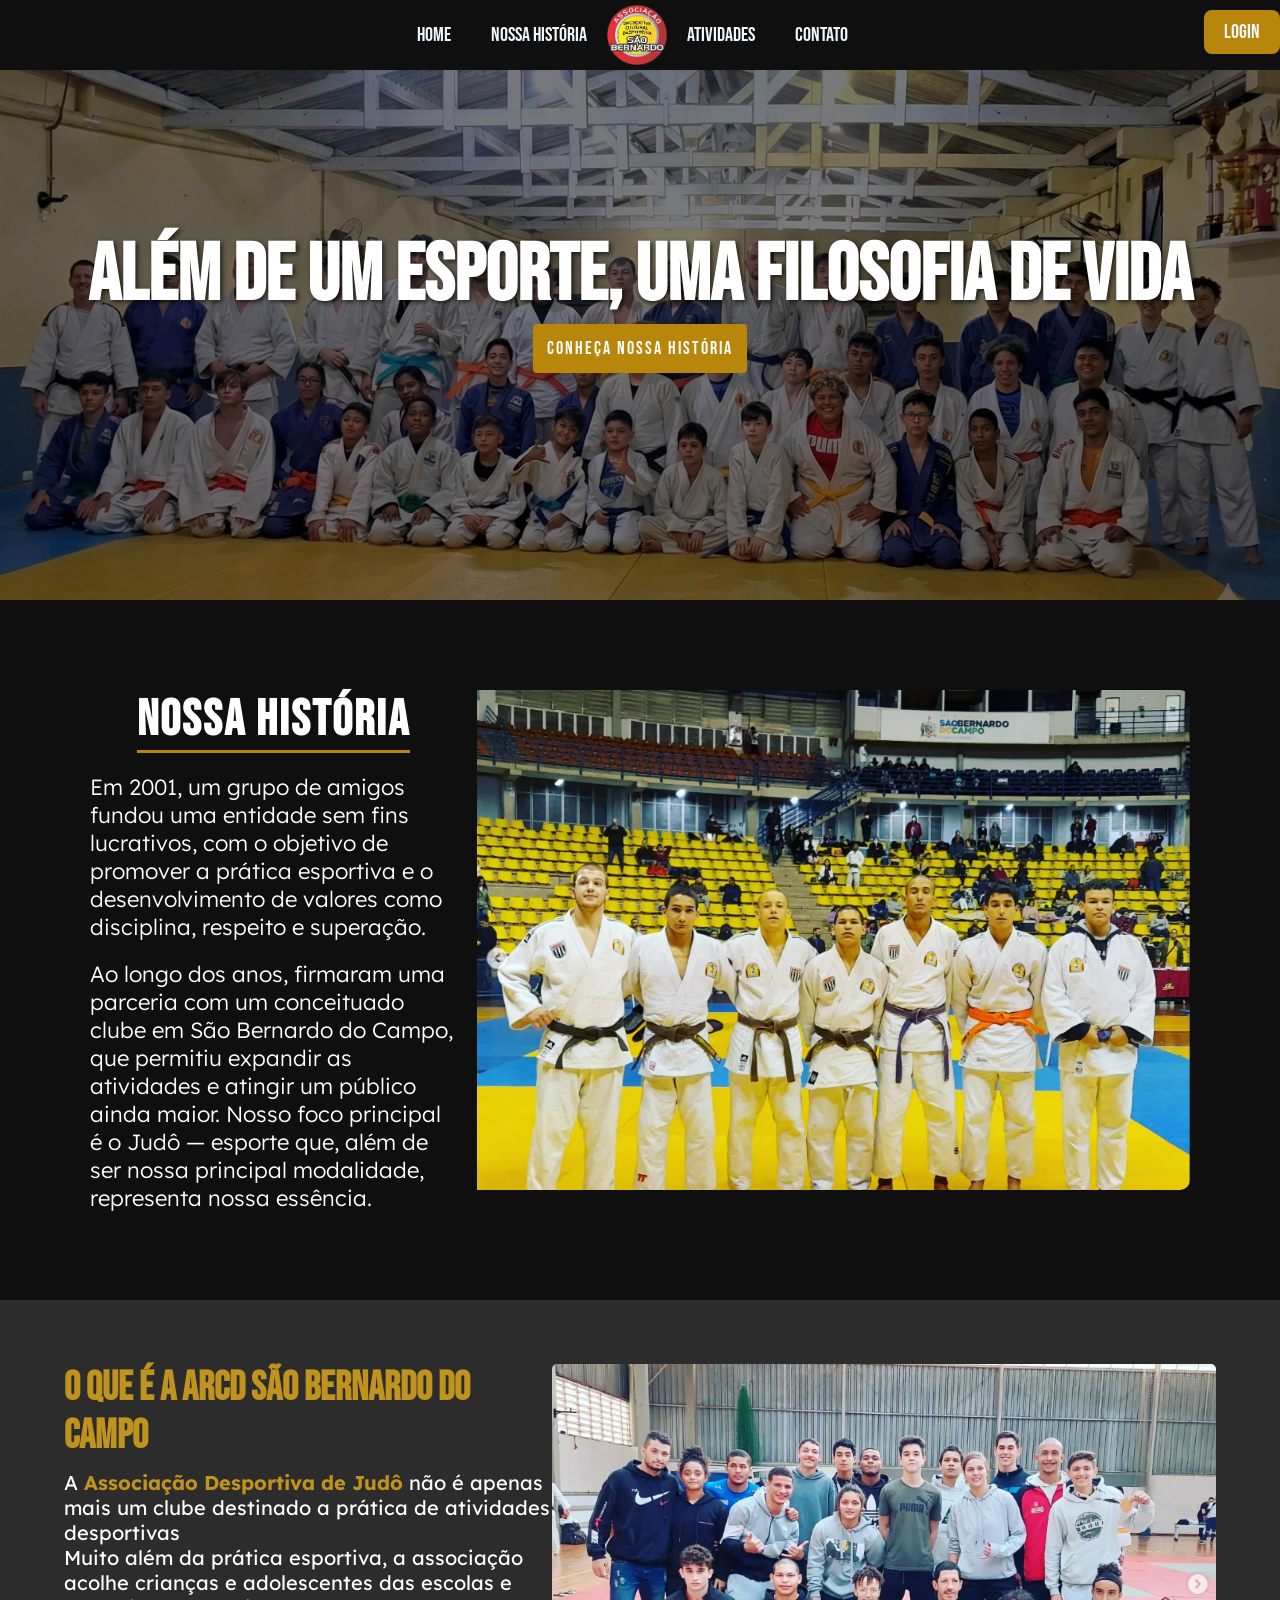
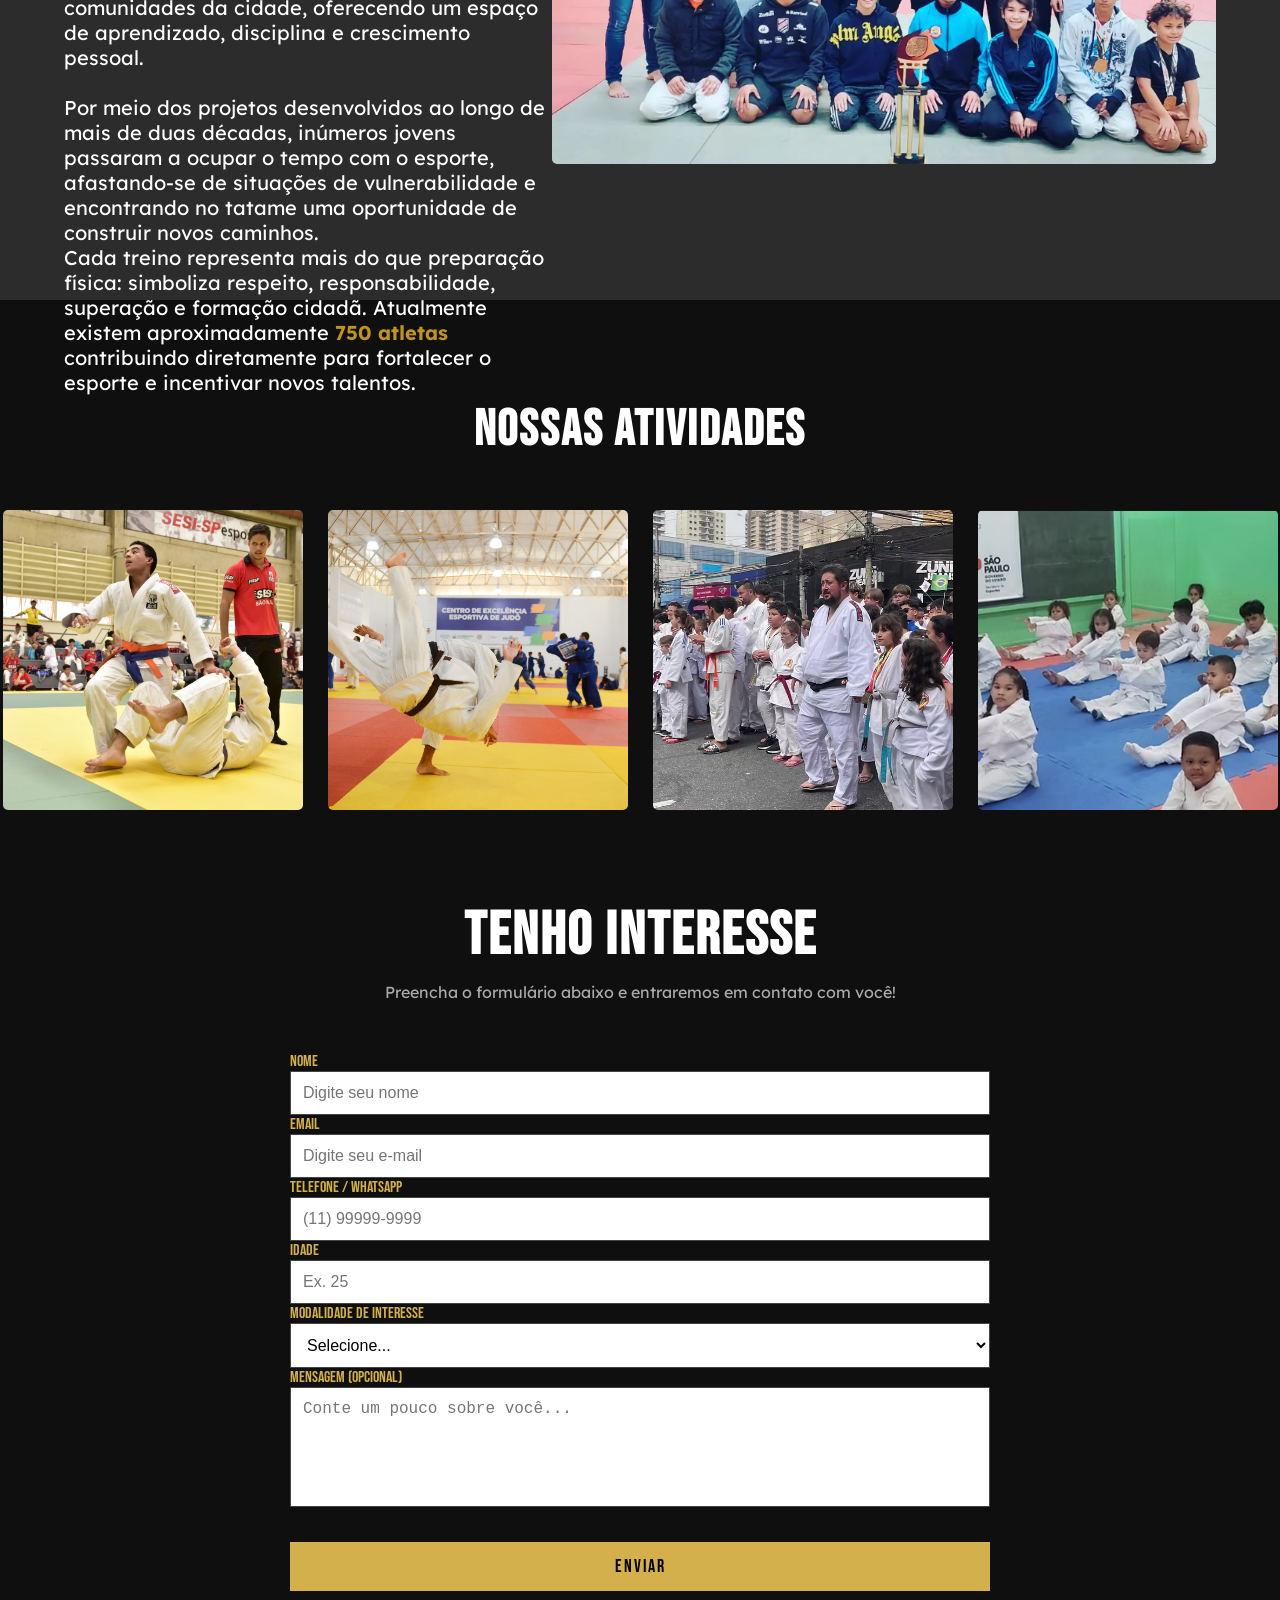
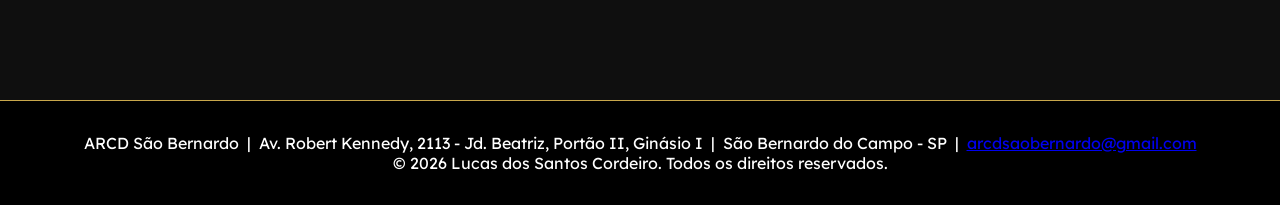
==== commit 9e41771b: "Feature: Adicionando Readme" ====
--- a/web-data-viz-main/public/index.html
+++ b/web-data-viz-main/public/index.html
@@ -31,12 +31,12 @@
           <a href="">Atividades</a>
         </li>
         <li>
-          <a href="">Contato</a>
+          <a href="#section_contato">Contato</a>
         </li>
       </ul>
 
       <div class="botao-login">
-        <a href="../public/login.html">Login</a>
+        <a href="./login.html">Login</a>
       </div>
     </nav>
 
@@ -60,7 +60,7 @@
 <p>Ao longo dos anos, firmaram uma parceria com um conceituado clube em São Bernardo do Campo, que permitiu expandir as atividades e atingir um público ainda maior. Nosso foco principal é o Judô — esporte que, além de ser nossa principal modalidade, representa nossa essência.</p>
 </div>
 <div>
-<img src="../public/img/Torneio Budokan.png" alt="Torneio Budokan - Equipe São Bernardo do Campo">
+<img src="./img/Torneio Budokan.png" alt="Torneio Budokan - Equipe São Bernardo do Campo">
 </div>
 </section>
 <!-- FINAL SOBRE -->
@@ -75,7 +75,7 @@
 Atualmente existem aproximadamente <span class="destaque">750 atletas</span> contribuindo diretamente para fortalecer o esporte e incentivar novos talentos.</p>
 </div>
 <div>
-  <img src="../public/img/institutoHungaro.png" alt="">
+  <img src="./img/institutoHungaro.png" alt="">
 </div>
 
 </section>
@@ -88,23 +88,23 @@
 <div class="cards">
 
 <div class="card">
-<img src="../public/img/Liga sesi SUB 18.jpg" alt="">
+<img src="./img/Liga sesi SUB 18.jpg" alt="">
 </div>
 <div class="card">
-  <img src="../public/img/treinoCesao.jpg" alt="">
+  <img src="./img/treinoCesao.jpg" alt="">
 </div>
 
 <div class="card">
-<img src="../public/img/passeataMarechal.png" alt="">
+<img src="./img/passeataMarechal.png" alt="">
 </div>
 <div class="card">
-<img src="../public/img/projetos.png" alt="">
+<img src="./img/projetos.png" alt="">
 </div>
 </div>
 </div>
 </section>
 
-<section class="formulario-interesse">
+<section id="section_contato" class="formulario-interesse">
 <div class="titulo">
 <h1>TENHO INTERESSE</h1>
 <p>Preencha o formulário abaixo e entraremos em contato com você!</p>
@@ -112,24 +112,25 @@
 <label>Nome </label>
 <input type="text" id="input_nome" placeholder="Digite seu nome"> 
 <label>Email</label>
-<input type="text" id="input_nome" placeholder="Digite seu e-mail">
+<input type="text" id="input_email" placeholder="Digite seu e-mail">
 <label>Telefone / WhatsApp </label>
-<input type="text" id="input_nome" placeholder="(11) 99999-9999"> 
+<input type="text" id="input_telefone" placeholder="(11) 99999-9999"> 
 <label>Idade</label>
-<input type="text" id="input_nome" placeholder="Ex. 25">
+<input type="text" id="input_idade" placeholder="Ex. 25">
 <label>Modalidade de interesse </label>
-<select name="select_modalidade" id="">
+<select id="select_modalidade">
   <option value="">Selecione...</option>
-  <option value="iniciacao_judo">Inicicação ao Judô</option>
+  <option value="iniciacao_judo">Iniciação ao Judô</option>
   <option value="competicao_judo">Judô Competição</option>
   <option value="altoRendimento_judo">Alto Rendimento</option>
 </select><br>
 <label>Mensagem (opcional)</label>
-<textarea placeholder="Conte um pouco sobre você..."></textarea>
+<textarea id="input_mensagem" placeholder="Conte um pouco sobre você..."></textarea>
 
-<button>Enviar</button>
+<button onclick="enviarInteresse()">Enviar</button>
 
 </div>
+</section>
 
 </section>
 
@@ -138,7 +139,7 @@
         ARCD São Bernardo &nbsp;|&nbsp;
         Av. Robert Kennedy, 2113 - Jd. Beatriz, Portão II, Ginásio I &nbsp;|&nbsp;
         São Bernardo do Campo - SP &nbsp;|&nbsp;
-        <a href="mailto:arcdsaobernardo@gmail.com">arcdsaobernardo@gmail.com</a>
+        <a class="link-email" href="mailto:arcdsaobernardo@gmail.com">arcdsaobernardo@gmail.com</a>
       </p>
       <p>&copy; 2026 Lucas dos Santos Cordeiro. Todos os direitos reservados.</p>
     </footer>
@@ -147,3 +148,51 @@
 
   </body>
 </html>
+
+<script>
+
+function enviarInteresse() {
+    var nomeVar      = document.getElementById('input_nome').value;
+    var emailVar     = document.getElementById('input_email').value;
+    var telefoneVar  = document.getElementById('input_telefone').value;
+    var idadeVar     = document.getElementById('input_idade').value;
+    var modalidadeVar = document.getElementById('select_modalidade').value;
+    var mensagemVar  = document.getElementById('input_mensagem').value;
+
+    if (nomeVar == '' || emailVar == '' || telefoneVar == '') {
+      alert('Nome, email e telefone são obrigatórios.');
+      return;
+    }
+
+    fetch('/interessados/cadastrar', {
+      method: 'POST',
+      headers: { 'Content-Type': 'application/json' },
+      body: JSON.stringify({
+        nomeServer:      nomeVar,
+        emailServer:     emailVar,
+        telefoneServer:  telefoneVar,
+        idadeServer:     idadeVar,
+        modalidadeServer: modalidadeVar,
+        mensagemServer:  mensagemVar,
+        fkCrecServer:    1
+      })
+    })
+    .then(function (resposta) {
+      if (resposta.ok) {
+        alert('Interesse enviado com sucesso! Entraremos em contato em breve.');
+        document.getElementById('input_nome').value = '';
+        document.getElementById('input_email').value = '';
+        document.getElementById('input_telefone').value = '';
+        document.getElementById('input_idade').value = '';
+        document.getElementById('select_modalidade').value = '';
+        document.getElementById('input_mensagem').value = '';
+      } else {
+        alert('Erro ao enviar. Tente novamente.');
+      }
+    })
+    .catch(function (erro) {
+      console.error('Erro: ', erro);
+    });
+  }
+</script>
+
--- a/web-data-viz-main/public/css/projeto.css
+++ b/web-data-viz-main/public/css/projeto.css
@@ -3,6 +3,7 @@
     padding: 0;
     outline: 0;
     box-sizing: border-box;
+    scroll-behavior: smooth;
 }
 
 body {
@@ -19,6 +20,7 @@
   width: 100%;
   display: flex;
   position: fixed;
+  z-index: 100;
 }
 .nav-lista{
   display: flex;
@@ -207,7 +209,7 @@
 display: flex;
  align-items: center;
   justify-content: center;
-   padding: 10%;
+   padding-top: 10px;
    background-color: rgb(15, 15, 15);
 }
 .texto-atividades{
@@ -281,8 +283,8 @@
   width: 100%;
   padding: 12px;
   border: 1px solid #444;
-  background-color: #fff
-  color: black
+  background-color: #fff;
+  color: black;
   font-size: 16px;
   outline: none;
 }
@@ -312,6 +314,10 @@
   background-color: rgb(192, 147, 31);
 }
 
+link-email{
+color: #d4b04c;
+}
+
 footer {
   background-color:black;
   border-top: 1px solid;
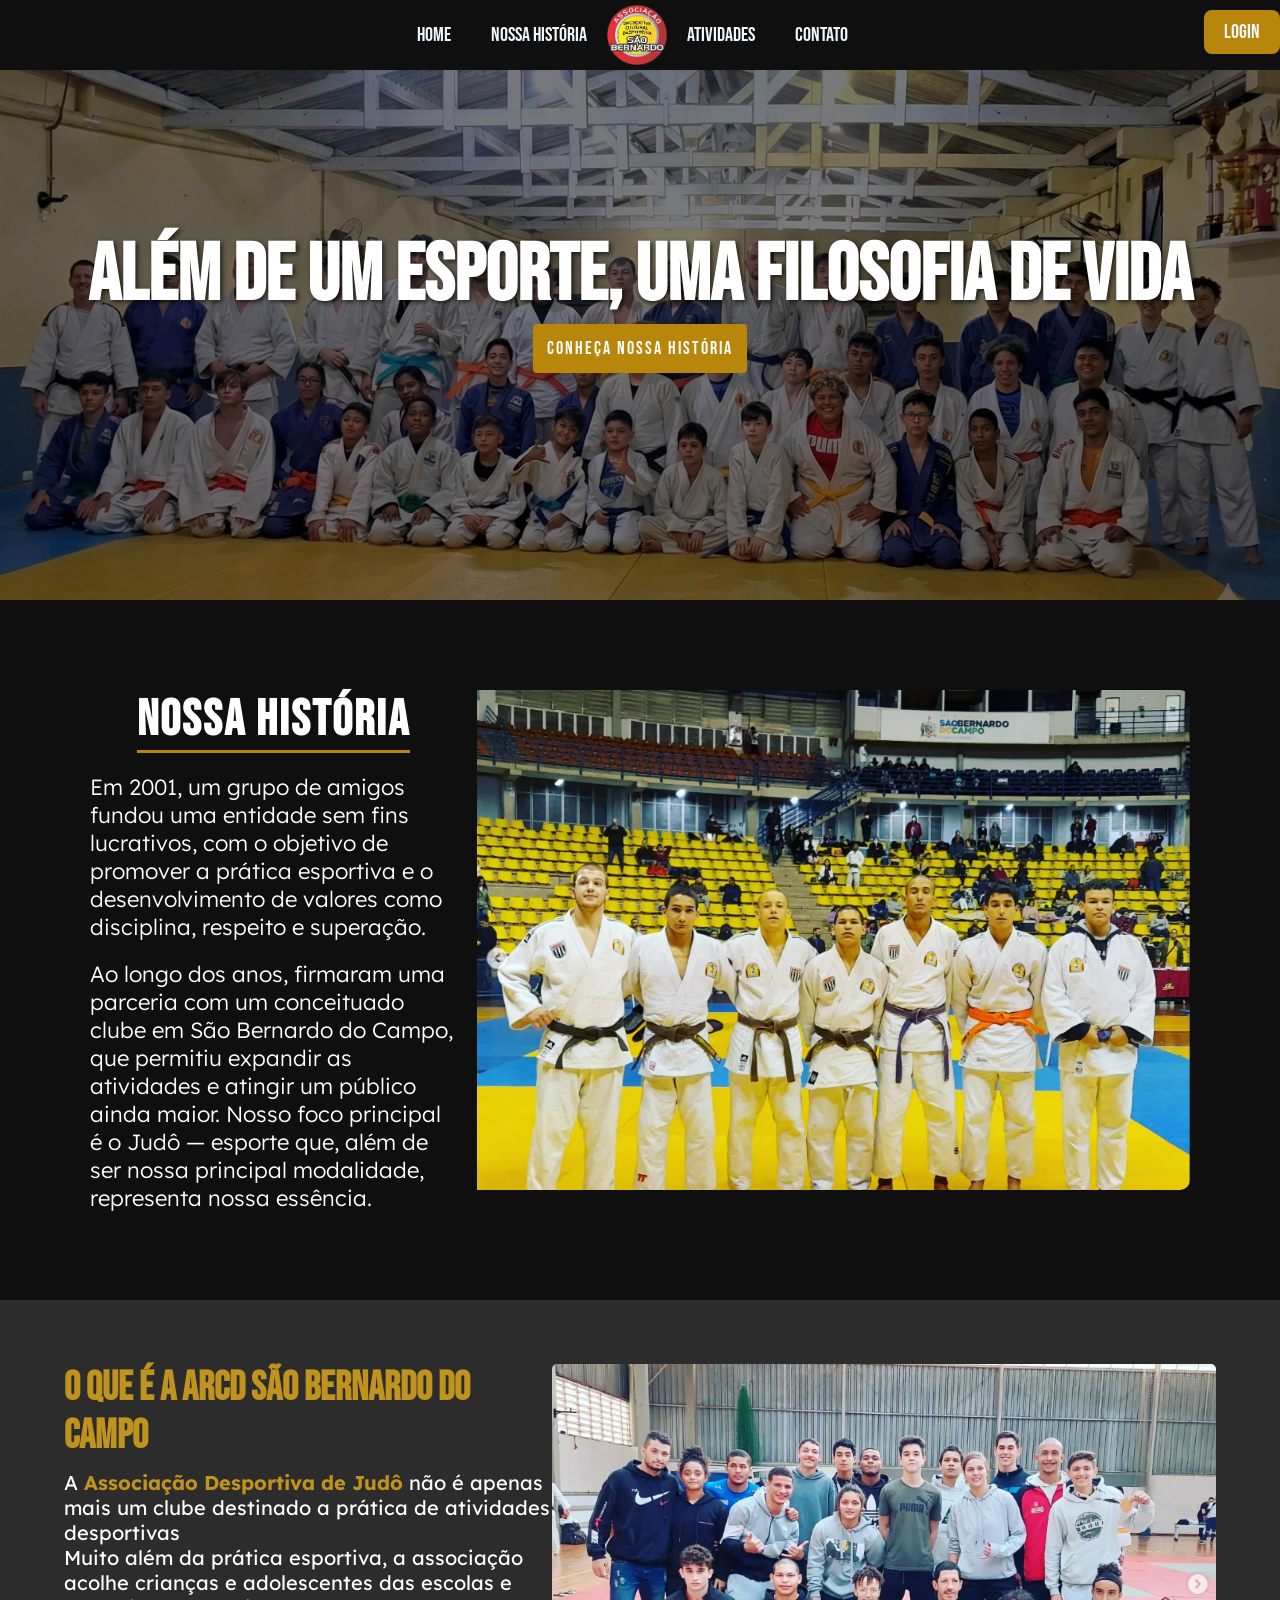
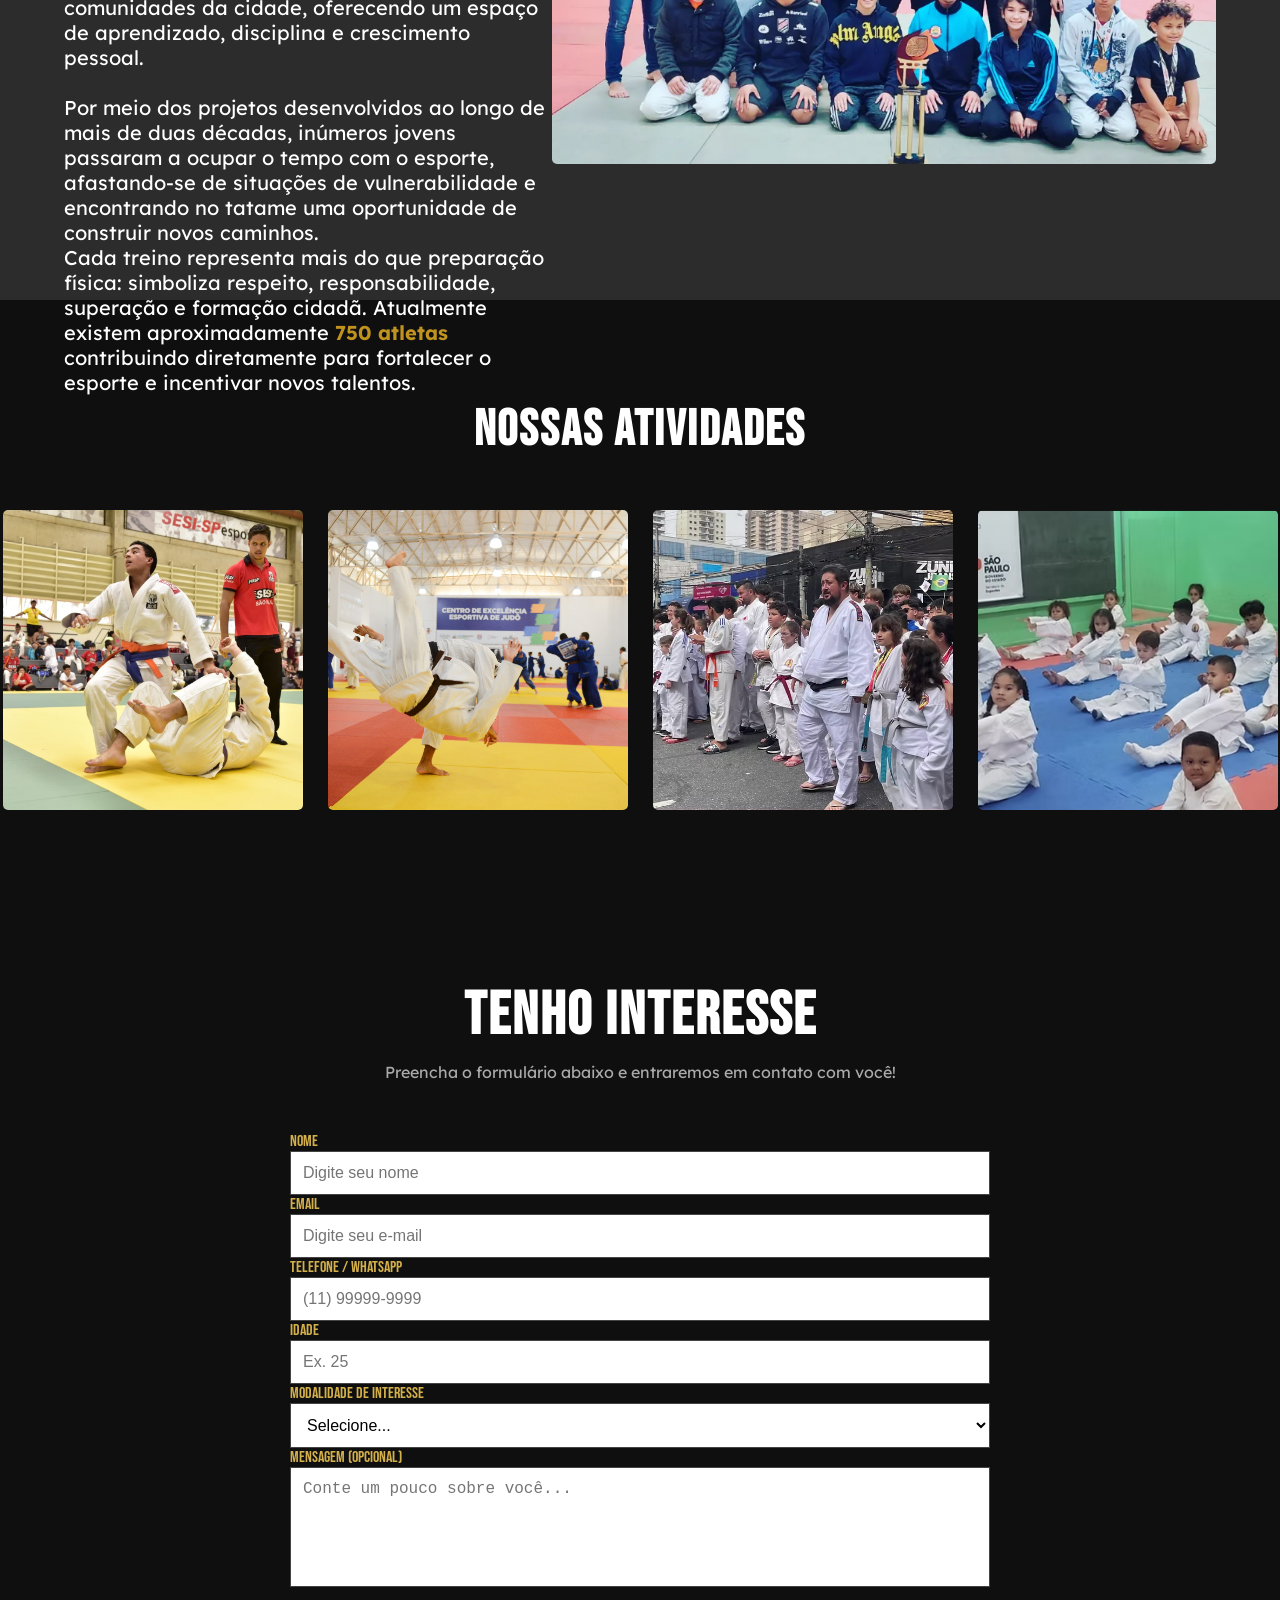
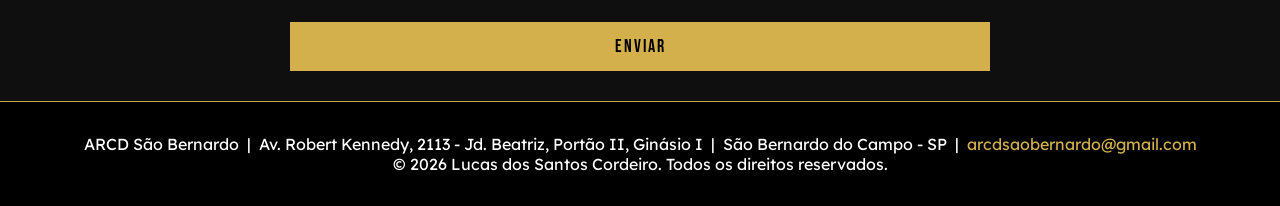
==== commit 478211af: "Atualização na documentação + ajustes finais" ====
--- a/web-data-viz-main/public/index.html
+++ b/web-data-viz-main/public/index.html
@@ -19,16 +19,16 @@
     <nav class="nav">
       <ul class="nav-lista">
         <li>
-          <a href="">Home</a>
+          <a href="#">Home</a>
         </li>
         <li>
-          <a href="">Nossa história</a>
+          <a href="#nossa_historia">Nossa história</a>
         </li>
         <li>
-          <img src="./img/logoARCD.png" alt="" />
+          <img href="#home" src="./img/logoARCD.png" alt="" />
         </li>
         <li>
-          <a href="">Atividades</a>
+          <a href="#atividades">Atividades</a>
         </li>
         <li>
           <a href="#section_contato">Contato</a>
@@ -53,7 +53,7 @@
 <!-- FINAL DO MAIN -->
 
 <!-- INÍCIO SOBRE -->
-<section class="secao-sobre">
+<section id="nossa_historia" class="secao-sobre">
 <div class="texto-sobre">
 <h1>Nossa História</h1>
 <p>Em 2001, um grupo de amigos fundou uma entidade sem fins lucrativos, com o objetivo de promover a prática esportiva e o desenvolvimento de valores como disciplina, respeito e superação.</p> <br>
@@ -82,7 +82,7 @@
 
 <!-- FINAL: O QUE É -->
 
-<section class="atividades">
+<section id="atividades" class="atividades">
 <div class="texto-atividades">
 <h1>NOSSAS ATIVIDADES</h1>
 <div class="cards">
--- a/web-data-viz-main/public/css/projeto.css
+++ b/web-data-viz-main/public/css/projeto.css
@@ -250,10 +250,11 @@
 
 .formulario-interesse{
   background-color: rgb(15, 15, 15);
-  padding: 7  0px 20px;
-  display: flex;
-  justify-content: center;
-  height: 800px;
+  padding-top: 80px;
+  display: flex;
+  justify-content: center;
+  width: 100%;
+  padding-bottom: 30px;
 }
 
 .titulo{
@@ -314,8 +315,10 @@
   background-color: rgb(192, 147, 31);
 }
 
-link-email{
+.link-email{
 color: #d4b04c;
+text-decoration: none;
+list-style: none;
 }
 
 footer {
